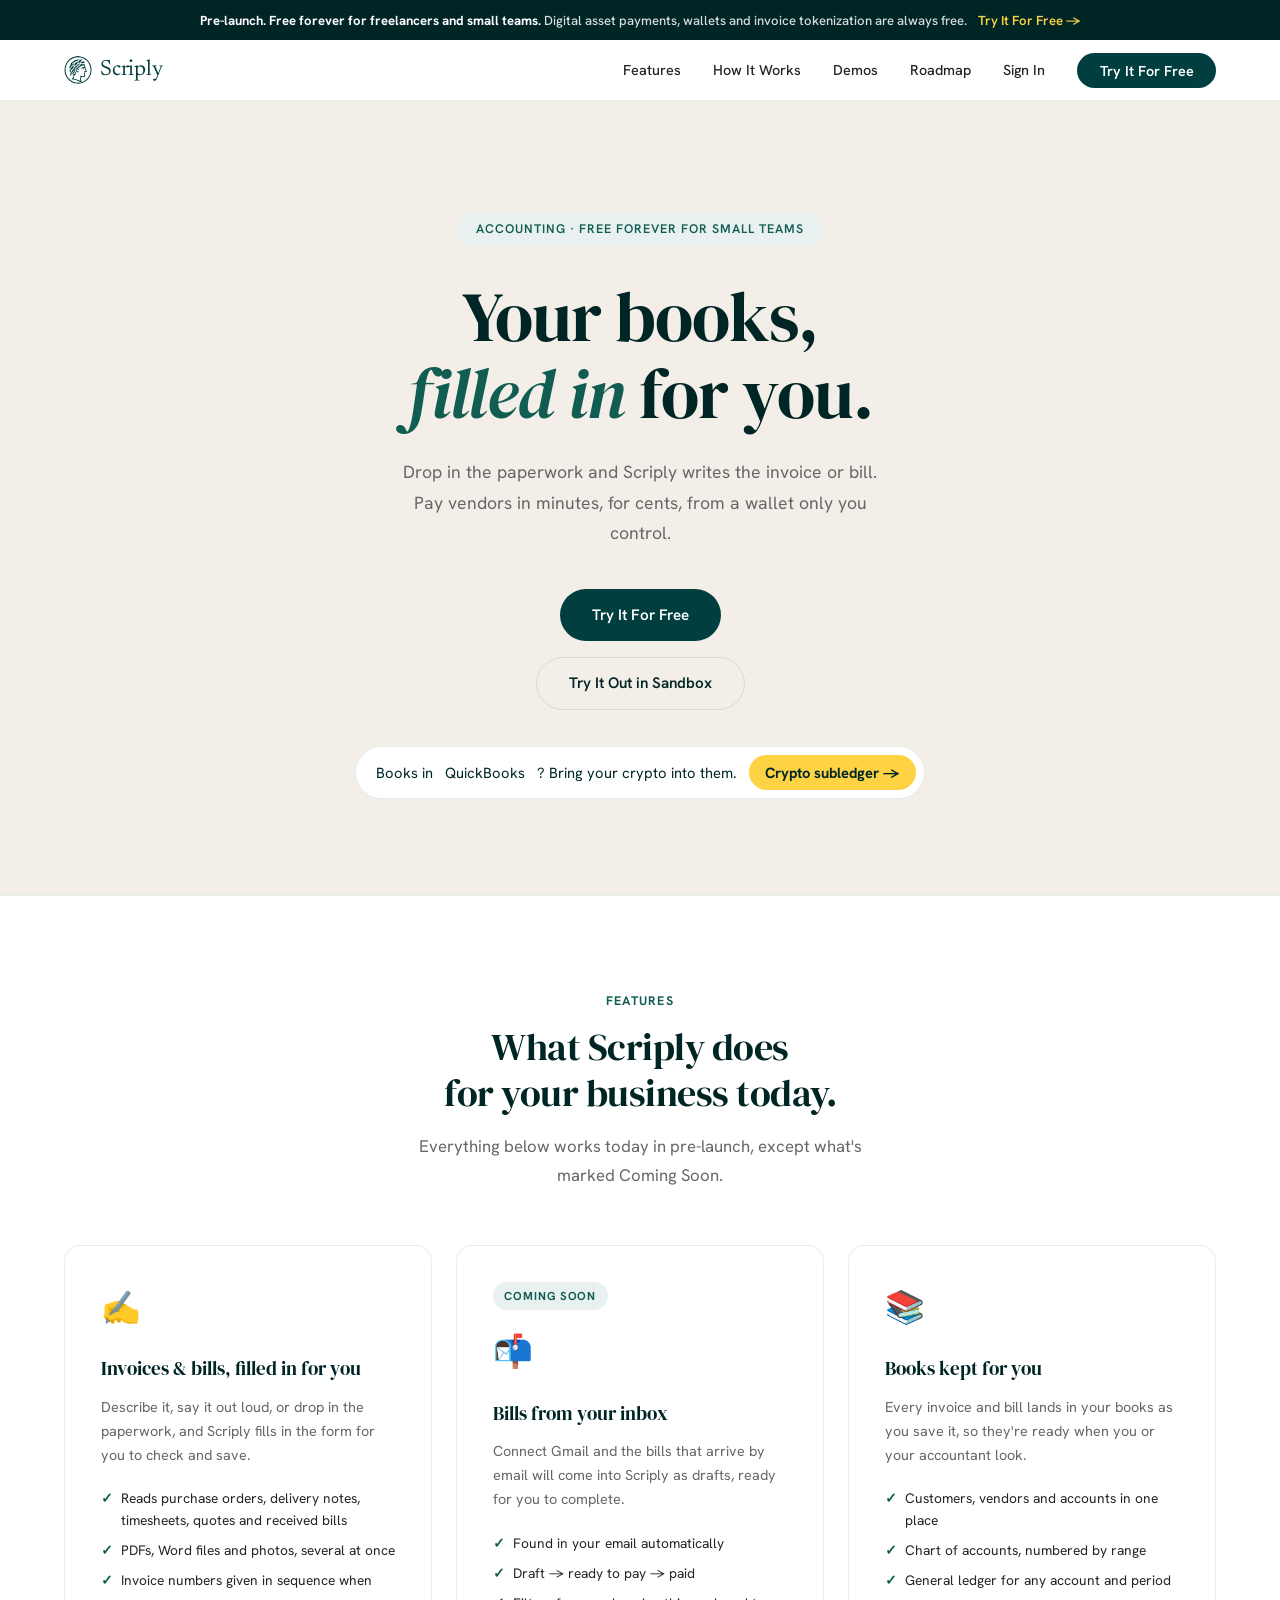
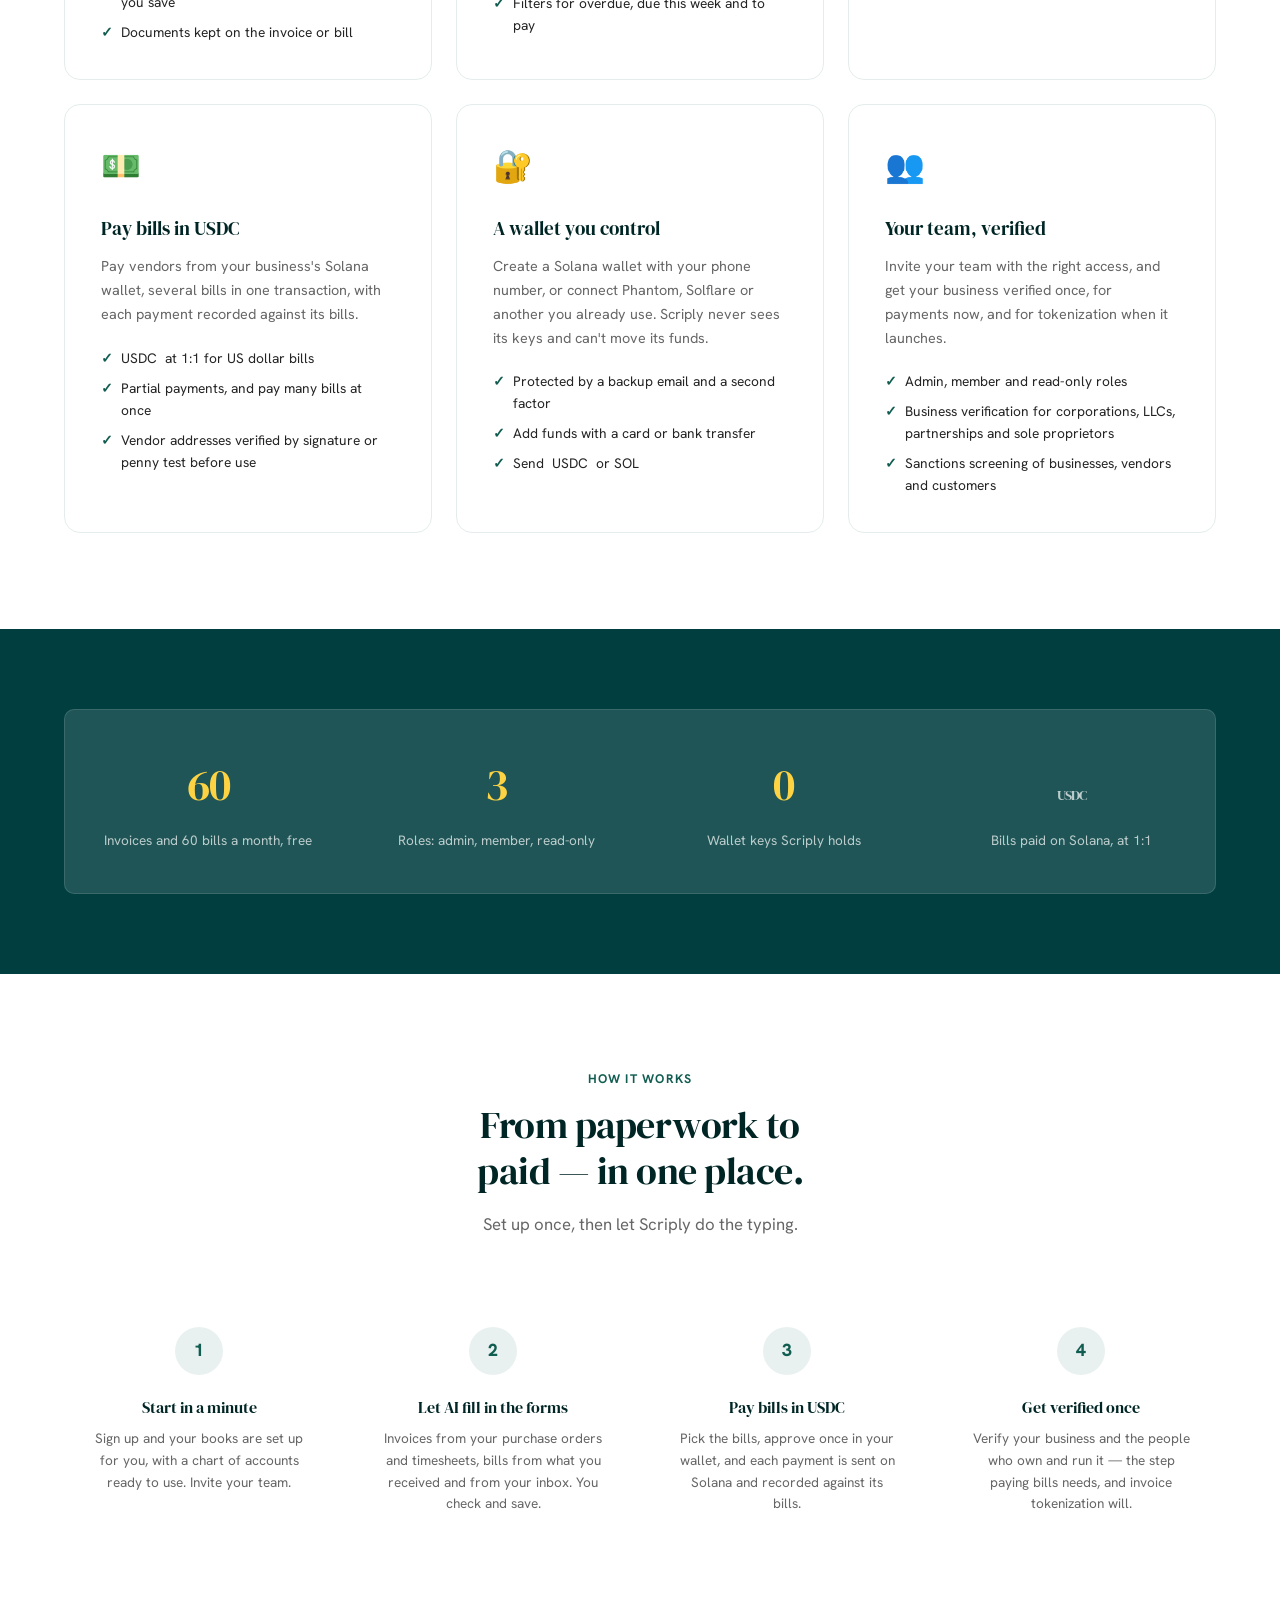
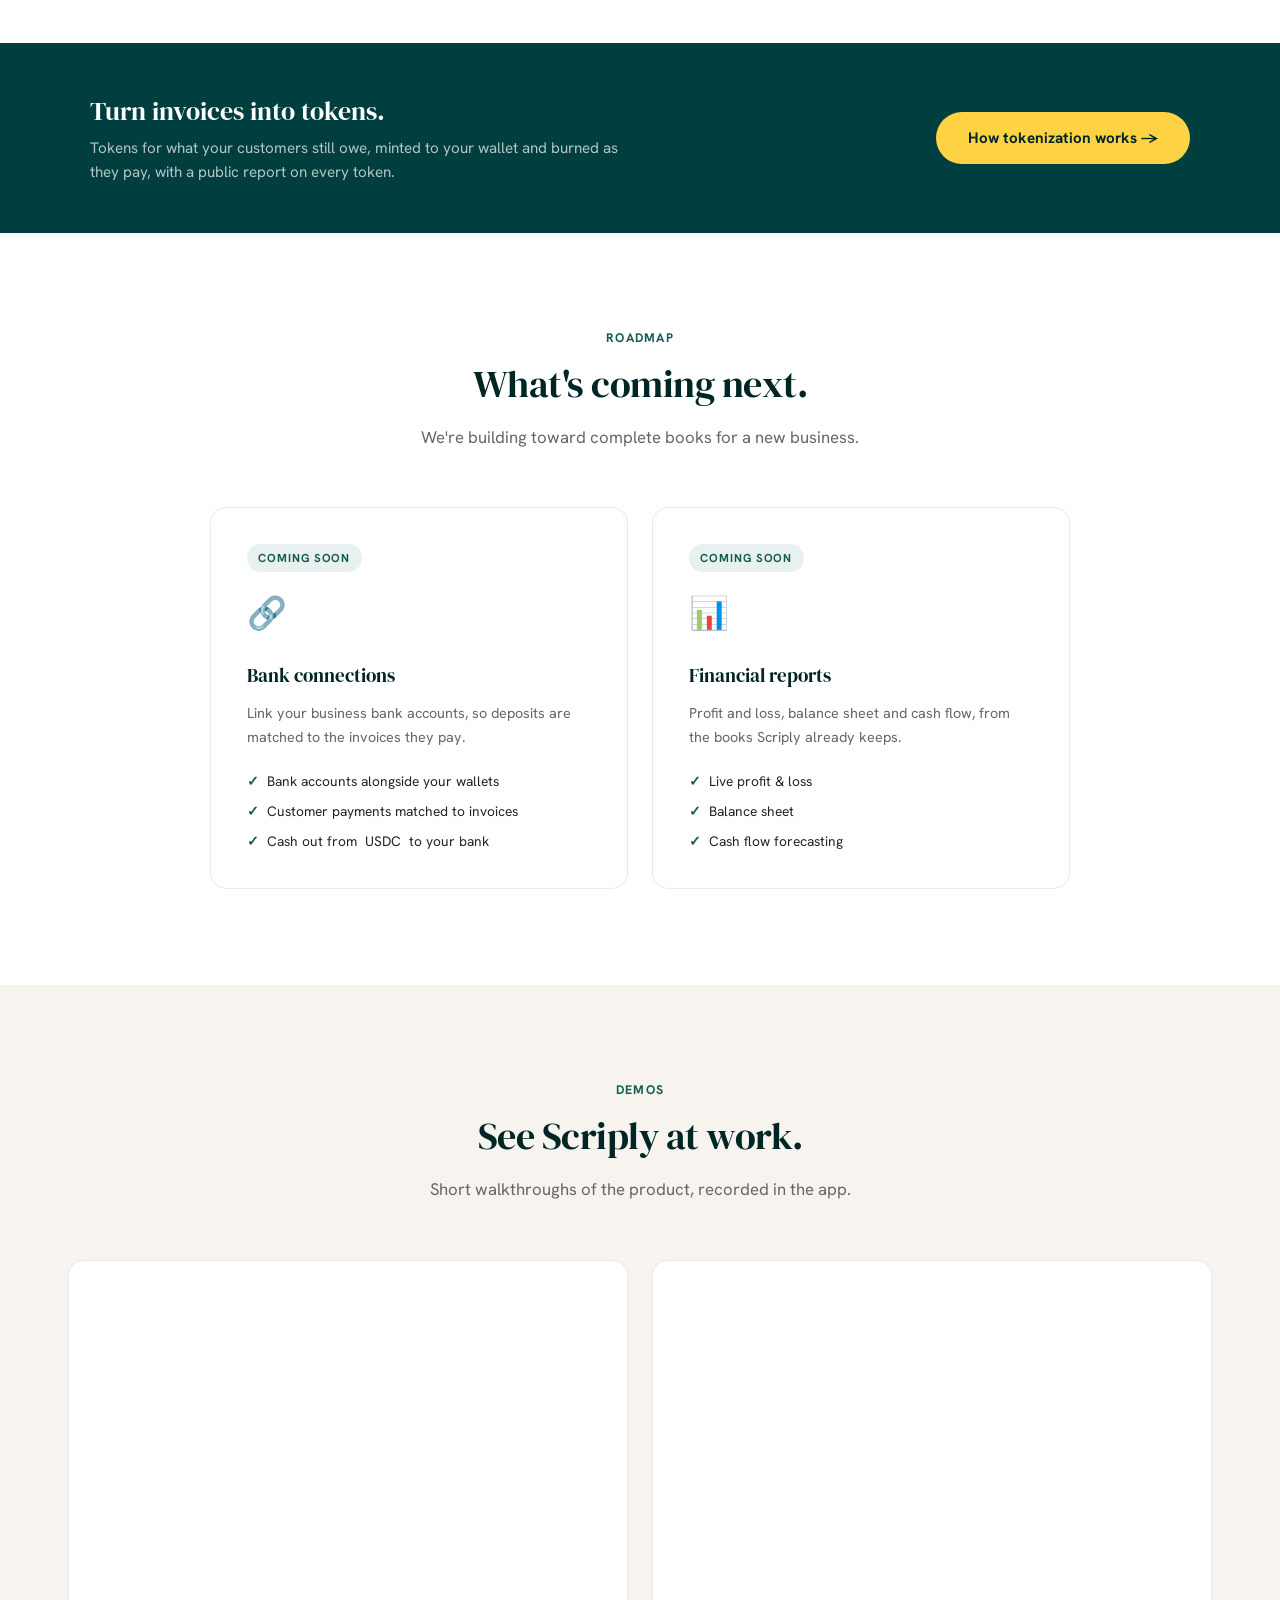
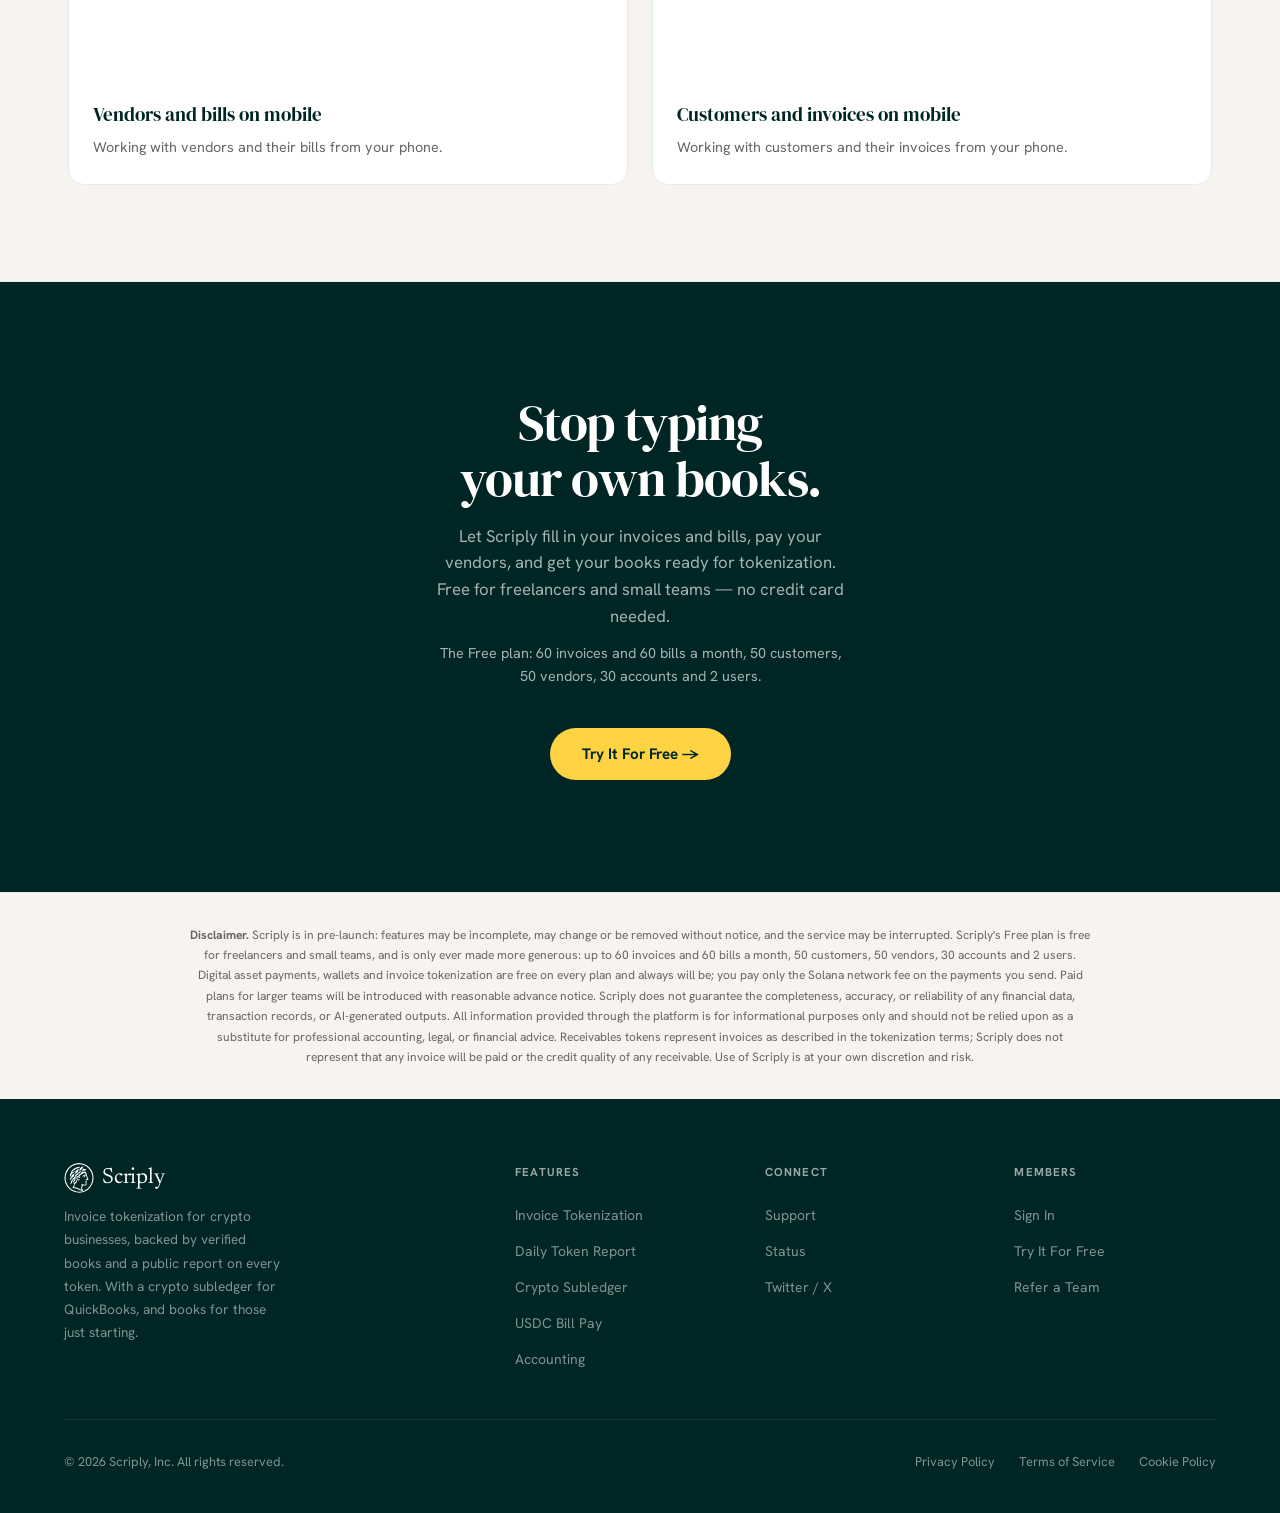
==== accounting.html @ f8274e2a "Lead the landing page with invoice tokenization The home page now leads with tokenization, its check" ====
<!DOCTYPE html>
<html lang="en">
<head>
  <meta charset="UTF-8" />
  <meta name="viewport" content="width=device-width, initial-scale=1.0" />
  <title>Scriply — Accounting for New Businesses</title>
  <meta name="description" content="The back office for small and medium businesses: invoices and bills filled in from your paperwork, and vendors paid in USDC from a wallet only you control. Now in pre-launch, free for freelancers and small teams.">
  <meta name="theme-color" content="#013e3f">
  <meta property="og:type" content="website">
  <meta property="og:url" content="https://www.scriply.io/accounting">
  <meta property="og:site_name" content="Scriply">
  <meta property="og:title" content="Scriply — The back office for small &amp; medium businesses">
  <meta property="og:description" content="Invoices and bills filled in from your paperwork, and vendors paid in USDC from a wallet only you control. Now in pre-launch, free for freelancers and small teams.">
  <meta name="twitter:card" content="summary">
  <link rel="preconnect" href="https://fonts.googleapis.com">
  <link rel="preconnect" href="https://fonts.gstatic.com" crossorigin>
  <link href="https://fonts.googleapis.com/css2?family=Hanken+Grotesk:wght@400;500;600;700;800;900&family=DM+Serif+Display:ital@0;1&family=Newsreader:opsz@6..72&display=swap" rel="stylesheet">
  <link rel="icon" href="favicon.svg" type="image/svg+xml">
  <link rel="apple-touch-icon" href="apple-touch-icon.png">
  <link rel="stylesheet" href="/styles.css">
</head>
<body>

  <!-- The Scriply coin, as scriply-ui's CoinMark (compact) draws it, in the text colour -->
  <svg width="0" height="0" style="position:absolute" aria-hidden="true">
    <symbol id="coin" viewBox="261 253 724 724">
      <clipPath id="coin-clip"><circle cx="623" cy="615" r="360"/></clipPath>
      <path fill="currentColor" fill-rule="evenodd" clip-path="url(#coin-clip)" d="M 596.5 153 C 363.8 168.7, 186.1 343.9, 168 575.3 C 166.7 591.9, 166.7 635, 168 650.5 C 176.8 755, 214.9 846, 281.5 922 C 394.5 1050.8, 567.4 1105, 734 1063.9 C 861.9 1032.2, 971.6 943.5, 1032 822.8 C 1084.2 718.7, 1095 593.5, 1061.9 478.9 C 1018.3 327.8, 900.2 210, 751.1 168.9 C 701.9 155.3, 646.5 149.7, 596.5 153 M 603.5 184.6 C 493.9 191.5, 401.3 231.6, 327.1 304.4 C 318.1 313.2, 306.8 325.2, 302 331 C 225.1 423.1, 190.2 546.7, 206 671 C 228.3 846.2, 354.1 989.9, 522.5 1032.3 C 584.9 1048, 650.4 1049.1, 712.5 1035.3 C 857.2 1003.2, 972.7 897.6, 1020.8 753.4 C 1056.8 645.7, 1051.8 532.5, 1006.5 428.5 C 948.5 295.4, 823.6 204.3, 675.5 187 C 658.1 184.9, 618.5 183.6, 603.5 184.6 M 621 204.1 C 613.3 206.3, 608.3 214.2, 609.2 222.7 C 611 238.3, 630.7 242.3, 639.8 228.9 C 642.9 224.4, 642.6 215, 639.2 210.3 C 635.5 205.1, 627.3 202.3, 621 204.1 M 558.2 209.2 C 551 211.6, 545.9 220.6, 547.4 228.3 C 550.4 244.7, 573.6 246.9, 579.5 231.5 C 584.7 217.9, 572 204.5, 558.2 209.2 M 678.4 209.8 C 665.6 217.8, 666.8 235.3, 680.4 240.5 C 698.8 247.5, 711.6 222.5, 695.7 210.6 C 691.7 207.7, 682.4 207.2, 678.4 209.8 M 736.9 223.2 C 730.2 226.6, 727.7 231, 728.2 238.7 C 728.8 249.2, 734.3 254.5, 744.5 254.5 C 751.6 254.5, 754.7 252.8, 758.7 247 C 761.8 242.3, 761.8 233.6, 758.7 228.8 C 756.1 224.9, 748.9 221, 744.5 221 C 742.8 221, 739.4 222, 736.9 223.2 M 497.5 223.5 C 490.7 227.1, 488 231.5, 488 238.5 C 488 251.5, 500.7 259.6, 511.9 253.8 C 523.8 247.6, 524.7 232.8, 513.7 224.6 C 510.1 221.9, 501.4 221.3, 497.5 223.5 M 443.6 245.4 C 427.6 251.1, 428.2 273.2, 444.5 278 C 455.7 281.2, 467.8 270, 465.4 258.6 C 463.3 248.5, 452.7 242.1, 443.6 245.4 M 790.9 246.2 C 785.8 249.7, 783.7 253.3, 783.2 259.2 C 781.4 280.9, 812.5 284.2, 816.4 262.9 C 817.6 256.7, 813.1 248.7, 806.8 245.4 C 802.5 243.2, 794.8 243.6, 790.9 246.2 M 607 255.6 C 477.9 262.8, 364.8 338, 310 453.1 C 259.1 560.1, 260.1 676.3, 312.8 777.5 C 340 829.7, 375.3 870.6, 423.3 905.7 C 506.2 966.3, 610.2 987.4, 707.7 963.4 C 771.1 947.8, 833.1 910.5, 877 861.6 C 940.4 790.9, 973 712.1, 975.6 623.5 C 978.2 538, 949.7 451.6, 896.9 385 C 886.6 371.9, 857.9 343.1, 844.3 332.2 C 809.4 304.1, 766.1 281.1, 726.5 269.6 C 687.1 258.2, 646.4 253.4, 607 255.6 M 841.9 276.2 C 831.1 283.5, 831.1 297.4, 842 304.8 C 847.1 308.3, 856.6 307.6, 861 303.4 C 872.7 292.3, 866.1 274, 850.5 274 C 846.7 274, 844.3 274.6, 841.9 276.2 M 389.4 276.9 C 378.3 281.9, 377 299.5, 387.3 305.8 C 403.9 316.1, 422.4 295.8, 409.7 281.3 C 404.1 274.9, 397 273.4, 389.4 276.9 M 609 285.1 C 510.8 289.5, 421 337.4, 365.3 415 C 334.4 458, 312 512.8, 304.5 563.5 C 300.1 593.5, 299.8 634.6, 303.9 661.5 C 331.3 842.8, 501.5 969.9, 678 940.8 C 782.8 923.6, 873.9 850.1, 920 745.5 C 960.3 654, 956.7 551.6, 910 458 C 894.9 427.7, 879.6 405.7, 858 383.6 C 790.2 314.1, 705.8 280.7, 609 285.1 M 888.9 314.2 C 880.5 318.5, 877.1 330.4, 882.2 338 C 889.5 348.8, 903.4 348.8, 910.8 337.9 C 912.7 335, 913.1 333.5, 912.8 328.4 C 911.9 315.3, 900.4 308.4, 888.9 314.2 M 345.5 314.5 C 327.7 320.7, 332.4 347, 351.2 347 C 370.8 347, 374.1 319.3, 355.2 314 C 350.6 312.7, 350.3 312.7, 345.5 314.5 M 715 335.6 C 666.3 348.5, 646.2 369.4, 631.4 422.3 C 627.1 437.6, 626.8 439.2, 628.2 440.7 C 629.7 442.1, 630.4 441.9, 636.1 438.2 C 639.6 436, 649 430.5, 657 425.9 C 674.4 416, 682.1 410.7, 691 402.3 C 704.3 389.7, 714.9 370.8, 723.1 345.2 C 726.4 334.5, 725 332.9, 715 335.6 M 612.5 346 C 602.5 347.4, 589.4 350.8, 583 353.7 C 579.4 355.3, 574.4 356.5, 568.9 357 C 547 359.2, 525.4 370.1, 508 387.8 C 499.2 396.8, 497.8 397.7, 488.8 401.6 C 453.4 416.6, 429.9 448.8, 427.3 486 L 426.6 495.2 421.2 502.3 C 414.4 511.3, 408.6 522.6, 405.7 532.7 C 400.2 552.3, 405.4 585.8, 414.3 586.8 C 418.5 587.3, 419.6 585.6, 420.9 576.9 C 424.8 550.5, 437.2 527.6, 456.7 510.6 C 465.8 502.8, 470.9 499.5, 488 490.5 C 506.7 480.7, 509.5 477.9, 517.2 460.4 C 523.2 446.7, 523.8 444.5, 521.6 443.6 C 518.5 442.5, 501.5 452.3, 490.8 461.6 C 485.2 466.4, 460.4 480.7, 459.3 479.7 C 459.1 479.4, 459.9 475.9, 461.3 472 C 469.3 449, 489.1 430.2, 514.6 421.4 C 522.6 418.7, 524.9 417.4, 526.9 414.8 C 531.3 408.7, 544.5 396.5, 550.2 393.1 C 564.9 384.4, 586.8 379, 607 379 C 611 379, 616 378.1, 619.7 376.9 C 625.4 375, 626.3 374.2, 630.6 368.1 C 633.2 364.5, 638.2 358.6, 641.8 355.1 C 647.5 349.6, 648.1 348.7, 646.8 347.4 C 644.9 345.5, 622.6 344.6, 612.5 346 M 927.5 360.2 C 916.2 366.6, 916.4 383.6, 927.9 389.6 C 933.4 392.5, 937.3 392.6, 943 389.7 C 954.5 383.9, 955.4 368.5, 944.7 360.6 C 940.6 357.5, 932.4 357.3, 927.5 360.2 M 304 361.2 C 291.8 367.7, 292 385.4, 304.4 391 C 309.8 393.5, 313.6 393.4, 319 390.7 C 325.2 387.5, 328 383.1, 328 376 C 328 362.8, 315.4 355.1, 304 361.2 M 732.5 393.5 C 725.9 394.9, 725.2 395.3, 720.5 400.7 C 711.6 410.9, 702.7 419, 692.8 425.5 C 687.4 429.1, 682.7 432.5, 682.3 433.1 C 681.3 434.9, 684.9 437, 689.2 437 C 691.3 437, 698.7 438.2, 705.7 439.6 C 723.4 443.3, 744.6 443.6, 756.5 440.1 C 767.6 436.9, 777.1 432, 787.5 424.1 C 798.6 415.7, 800.3 413.2, 797.4 409.2 C 794.5 405.4, 782 398.4, 772.5 395.3 C 762.2 392.1, 743.2 391.2, 732.5 393.5 M 603 401.5 C 583.9 408.4, 572.3 415.5, 560.4 427.4 C 544.3 443.6, 536.5 460.6, 530 494 C 528.9 499.7, 527.6 506, 527 507.8 C 525.8 511.9, 527.1 515, 529.9 515 C 531 515, 539 510.3, 547.7 504.6 C 588.9 477.6, 601.4 460.8, 613.4 415.2 C 618.5 396, 618.4 395.9, 603 401.5 M 958.9 411.3 C 943.7 419.3, 949.2 443, 966.4 443 C 985.1 443, 990.5 418.6, 973.5 410.8 C 968.1 408.4, 964.1 408.5, 958.9 411.3 M 271.9 413.2 C 267.1 416.5, 264.8 420.1, 264.2 425.2 C 262.5 440.2, 278.6 449.8, 290.9 441 C 299.9 434.6, 299.6 419.8, 290.2 413.5 C 285.2 410.1, 276.7 409.9, 271.9 413.2 M 660.4 446.3 C 655.5 448.7, 647 453.9, 641.5 457.9 C 636 461.8, 627.9 466.8, 623.5 468.9 C 616.1 472.5, 615 473.4, 609.5 481 C 598.6 496, 584 507.7, 558.4 522.4 C 548.8 528, 538.3 537.5, 532.6 546 C 530.6 549, 526.4 557.8, 523.4 565.5 C 513.6 590.6, 502.5 605, 481.7 619.3 C 467.4 629.3, 463.4 635.3, 460.9 650.7 C 460.3 654.4, 459.4 659.8, 458.8 662.6 L 457.9 667.7 448 672.9 C 442.6 675.8, 436.7 679.5, 434.9 681.3 C 428.5 687.5, 426 697.7, 426 717.5 C 425.9 730.7, 424.5 736.5, 418.5 748.5 C 413.5 758.4, 413.1 760.8, 415.8 763.3 C 423.3 770.1, 440.7 757.5, 450.3 738.5 C 455.8 727.3, 462 702.1, 462 690.5 C 462 688.5, 462.4 684.9, 463 682.5 C 464 678.6, 464.5 678.1, 467.8 677.5 C 476.5 675.9, 484.4 668.8, 487.9 659.5 C 492.4 647.3, 498.7 638.8, 508.1 632.4 C 513.4 628.6, 514.2 629.9, 513.6 641.5 C 512.6 661.6, 503 677.6, 485.7 687.6 C 472.7 695.2, 469.6 701.8, 475.6 709 L 478.3 712.2 485.6 711.5 C 510.4 709.3, 527.6 693.3, 535.1 665.4 C 536.9 658.6, 537.3 653.4, 538 629 C 538.6 605.3, 539.1 599.3, 540.7 593.5 C 547.4 569.6, 558.5 555.7, 582 541.9 C 597.8 532.6, 606.7 524.1, 612.7 512.3 L 616.9 504.2 626.6 499.5 C 648.3 489.1, 660 477.2, 670.1 455.2 C 674.5 445.8, 674.5 445.6, 672.4 443.5 C 670.3 441.4, 670.5 441.4, 660.4 446.3 M 770.3 459.4 C 752.1 468.8, 725.1 469.4, 705.7 460.7 C 699.6 458, 698.7 457.8, 695.9 459 C 691.5 460.8, 690 462.6, 689.9 466.3 C 689.9 474.2, 679.6 491.6, 669.7 500.5 C 663.2 506.3, 659.4 508.8, 647.6 514.6 C 636.8 520, 635.3 521.2, 634.4 525 C 633.4 529.5, 624.8 542, 619.4 546.8 C 612.1 553.2, 608 555.6, 597.3 559.4 C 580.8 565.3, 570.8 573.5, 564.4 586.1 C 550.3 613.9, 564.1 654, 592.7 668.2 C 600.6 672.1, 601.8 672.4, 611.1 672.8 C 623.3 673.3, 630 670.7, 633.8 664.1 C 636.8 658.7, 636.8 649.3, 633.9 645.6 C 630.8 641.7, 624.7 641.9, 619.6 646.1 C 607.9 655.8, 587.8 640.1, 583.7 618.1 C 581.1 604.1, 587.9 589.1, 599.6 582.8 C 608.7 577.9, 608.8 577.9, 608.2 585.2 C 607.8 590.8, 608.1 592.3, 611.2 599 C 615.3 607.6, 618.7 611.2, 624.8 613.4 C 632.7 616.2, 639.5 614.4, 645.6 607.8 C 649.9 603.3, 651 600.2, 651 591.4 C 651 584.7, 650.7 583.8, 648.6 582.4 C 645.5 580.4, 641.8 581.7, 636.8 586.6 C 634.6 588.7, 632.4 590, 631.3 589.8 C 629.5 589.4, 620.7 575.3, 621.2 573.6 C 621.4 573.1, 624.5 571.5, 628.1 570 C 646.3 562.2, 659.1 549.9, 664.9 534.7 C 665.4 533.1, 666.5 531.7, 667.2 531.6 C 667.9 531.4, 672.5 530.5, 677.4 529.5 C 693 526.6, 706.2 518.9, 715 507.8 L 719.1 502.6 730.8 502.4 C 744 502.1, 753.3 500, 765.3 494.6 L 772.7 491.2 779.3 509.8 C 783 520.1, 786 528.7, 786 529.1 C 786 529.4, 781.8 530.5, 776.7 531.5 C 753.1 536, 729.8 546.9, 707.1 564.1 C 700 569.4, 698.4 572, 700 575 C 702 578.7, 705 578.2, 726 570.6 C 752 561.1, 767.4 556.4, 777.3 555 C 791.6 553, 789.8 551.7, 796.4 569.7 C 814.8 620.3, 822 641.3, 821 641.9 C 820.4 642.3, 814 643.4, 806.7 644.3 C 799.4 645.3, 791.7 646.5, 789.7 647.1 C 780.5 649.5, 778.2 665.1, 786.3 670 C 790.2 672.4, 792.8 672.4, 799 670.2 C 801.7 669.3, 804.2 668.8, 804.5 669.2 C 804.9 669.6, 804.9 672.3, 804.5 675.4 L 803.8 680.9 787.7 688.9 C 778.9 693.3, 770.1 698.1, 768.3 699.5 C 761.5 704.7, 765.4 709.2, 775.5 707.9 C 778.8 707.5, 785.3 707.1, 790 707 C 796.1 706.9, 799.7 706.4, 802.7 705 C 809 702.1, 809.9 699.2, 809.2 684.3 C 808.9 677.7, 809 671.1, 809.3 669.6 C 810.1 666.5, 810.5 666.4, 827.7 664.5 C 841.8 663, 845 661.7, 847.5 656.9 C 850.6 650.8, 849.8 647.9, 829.9 598.6 L 810.9 551.5 811.9 544.8 C 813.4 535.4, 812.5 532.1, 801.2 503 C 795.7 488.9, 789.8 473.2, 787.9 468.1 C 786.1 463, 784 458.1, 783.2 457.3 C 781.1 455.2, 777.1 455.8, 770.3 459.4 M 984.5 464.7 C 983.4 464.9, 981 466.3, 979.2 467.6 C 970.2 474.4, 970.7 488.3, 980.3 495.4 C 984.3 498.3, 994.6 498.3, 998.6 495.4 C 1004.2 491.2, 1006.2 487.1, 1005.8 480.4 C 1005 468.8, 995.7 461.9, 984.5 464.7 M 250.5 467.4 C 235.9 473.8, 238.8 496.1, 254.6 499.4 C 262.4 501, 271.7 495.1, 273.9 487.3 C 277.6 473.3, 263.7 461.5, 250.5 467.4 M 499 510.5 C 462.5 529.7, 444 552, 434.9 587.6 C 430.8 603.6, 431 603.3, 416.2 612.2 C 402.1 620.6, 399.8 623, 399.2 629.9 C 398.7 635.8, 401.7 640.6, 408 643.7 C 412.4 645.9, 412.5 646.1, 412.5 650.9 C 412.5 654.7, 413.1 656.7, 415.5 660 C 421 667.8, 421.1 667.8, 433.3 660.3 C 439.3 656.6, 444.4 653.1, 444.6 652.3 C 445.8 649.4, 443.9 646.1, 439.8 643.8 C 426.1 636.1, 430.6 626.8, 455.7 610.2 C 483.3 592.1, 497.2 575.2, 506 549.2 C 509.5 539, 516.2 509.7, 515.8 506.7 C 515.2 502.9, 512 503.6, 499 510.5 M 999.9 521.9 C 986 526.3, 983.5 545.8, 996 552.8 C 1010.8 561.2, 1026.8 545.3, 1019 530 C 1015.7 523.6, 1006.6 519.7, 999.9 521.9 M 237.4 524 C 230.2 526.2, 225.3 534.4, 226.2 542.7 C 227.6 554.5, 240.7 560.8, 251.3 554.7 C 261.7 548.8, 261.5 530.9, 251 525.5 C 247.2 523.5, 241.1 522.8, 237.4 524 M 765.9 570.9 C 765 571.4, 756.2 574.1, 746.4 576.9 C 723.3 583.4, 721.6 585.3, 733.8 590.7 C 758.7 601.8, 767.2 603.8, 769.5 599 C 770.2 597.6, 771.4 591.3, 772.3 585 C 773.6 574.6, 773.6 573.3, 772.2 571.7 C 770.5 569.8, 768.3 569.5, 765.9 570.9 M 1004 581.1 C 995.4 584.5, 991 596.4, 995.3 604.7 C 1003.5 620.5, 1026.9 614.5, 1026.9 596.5 C 1026.9 585.3, 1014.4 576.9, 1004 581.1 M 229.4 583.9 C 223.4 586.5, 220.6 591, 220.1 598.4 C 219.5 609.1, 226.8 616.5, 237.2 615.7 C 247.4 615, 253.4 608.4, 252.8 598.4 C 252.2 588.8, 245.4 582, 236.5 582 C 234.8 582, 231.6 582.8, 229.4 583.9 M 1005.2 638.9 C 994 641.6, 988.8 655, 995.1 664.7 C 1004.6 679, 1027.4 670.6, 1025.6 653.6 C 1024.4 643.5, 1014.9 636.6, 1005.2 638.9 M 230 643.1 C 223.9 647.3, 221.7 651.5, 222.1 658.5 C 223.5 680.5, 255 679.8, 255 657.7 C 255 648.2, 248.9 641.9, 239.2 641.2 C 234.4 640.8, 232.9 641.2, 230 643.1 M 565.3 664.9 C 561.3 667.3, 558.7 671.7, 554.9 682.5 C 550 696.5, 544.3 706.7, 537.5 713.5 C 526.4 724.5, 512.3 729.5, 498.7 727.1 C 490.7 725.7, 487.7 726.8, 485.9 731.7 C 482.8 739.6, 489.8 746.7, 508.6 754.6 C 510.7 755.4, 510.7 755.5, 506.8 768.9 C 499.5 793.8, 487.4 815.4, 471.7 831.7 L 462.7 841 463.2 845.7 C 464.2 854.1, 465.9 854.8, 507.7 862.9 C 563.9 873.9, 575.7 877.5, 623 897.7 C 665.1 915.7, 679.7 919.8, 704.5 920.6 C 722.9 921.1, 724.9 920.6, 726.4 914.7 C 727.2 911.2, 727 910.7, 719 900.1 C 709.2 886.8, 701.8 874.7, 698.9 867.1 C 695.8 859.1, 696.7 853, 703.8 830.5 C 707 820, 710.7 807.9, 712 803.5 C 713.2 799.1, 714.3 795.3, 714.4 795.2 C 714.5 795.1, 724.2 795.9, 736 797 C 765 799.7, 780.1 799.6, 787.6 796.8 C 800.1 792.1, 808.3 779.9, 808.4 765.6 C 808.4 757.6, 808.3 757.1, 803 746.7 L 797.6 736 801.6 732.5 C 808.3 726.8, 809.8 719.2, 805.4 712.6 C 803.1 709, 800.5 709.2, 793.4 713.5 C 777.7 722.9, 775.4 730.6, 783.5 747.1 C 789.6 759.7, 789.4 765.7, 782.7 772.7 C 777.6 777.9, 775.2 778.3, 756.2 776.5 C 722.9 773.3, 705.3 769.5, 687.1 761.8 C 677.5 757.7, 674.9 757.7, 675 761.8 C 675 764.9, 681.1 774.1, 687 780 L 693 785.9 685.6 807.7 C 674.7 839.6, 674.6 840, 674.5 852 C 674.5 864.6, 676.3 871.1, 684.5 886.9 C 687.5 892.6, 690 897.5, 690 897.7 C 690 898.3, 684.7 897.1, 675.5 894.5 C 665.9 891.8, 651.4 885.9, 628.9 875.7 C 590.9 858.4, 565.5 850.4, 518 840.9 C 508.9 839.1, 501.3 837.5, 501.1 837.4 C 501 837.2, 503.3 832.5, 506.3 826.8 C 515.2 810, 522 786.8, 522 773 C 522 770.4, 522.2 765.6, 522.6 762.3 L 523.2 756.4 531.2 754.2 C 548.6 749.3, 561 737.6, 567 720.5 C 570.3 711.3, 571.7 702.4, 573 684.2 C 574.1 668, 574.1 666.7, 572.4 664.9 C 570.2 662.5, 569.2 662.5, 565.3 664.9 M 992 697.1 C 981.2 701.4, 978.2 715.5, 986.1 724.4 C 995.9 735.6, 1015 727.5, 1014.9 712.2 C 1014.9 701.2, 1002.3 692.9, 992 697.1 M 241.9 700.2 C 225.7 708.4, 233.1 733.4, 251.2 731.7 C 260.6 730.8, 266.3 723.9, 265.8 714.4 C 264.9 701.2, 253.4 694.4, 241.9 700.2 M 971.2 753.9 C 957.5 762.5, 962.5 783.4, 978.5 784.7 C 995.3 786.1, 1003.2 764.7, 989.7 754.6 C 985.6 751.5, 975.5 751.2, 971.2 753.9 M 264.4 753.9 C 254.2 756.4, 248.6 768.6, 253.4 777.9 C 259 788.6, 275 789.7, 281.9 780 C 290.6 767.8, 279 750.3, 264.4 753.9 M 946.2 806.1 C 937.7 810.3, 934.4 820.6, 938.9 828.7 C 947.5 843.9, 970 837.7, 970 820.1 C 970 808.1, 957.3 800.6, 946.2 806.1 M 288.5 806.4 C 282.4 809.1, 279.6 813.3, 279.1 820.4 C 278.8 825.7, 279.1 827.5, 280.9 830.3 C 288 841.8, 305.3 840.6, 310.6 828.2 C 316.4 814.6, 302 800.3, 288.5 806.4 M 321 853.1 C 314.3 856.6, 312.5 859.8, 312.5 867.8 C 312.5 873.1, 312.9 875.1, 314.7 877.6 C 321.6 887.3, 337.7 886.3, 343 875.9 C 350.3 861.5, 335.2 845.8, 321 853.1 M 911.3 853.4 C 905.8 856.8, 903.6 861.5, 904.2 869.1 C 904.8 878.7, 911.9 884.5, 921.7 883.7 C 928.2 883.2, 931.7 880.9, 934.8 874.9 C 942.6 859.9, 925.9 844.7, 911.3 853.4 M 360.2 893.9 C 349.9 898.6, 347.9 912.2, 356.3 920.6 C 371.4 935.7, 394 914.2, 380.2 897.9 C 375.2 891.9, 367.8 890.5, 360.2 893.9 M 872.8 894.2 C 862.1 901.3, 863.1 918.8, 874.6 923.6 C 889.8 929.9, 903.8 914.8, 896.2 900.2 C 892.2 892.4, 880.2 889.3, 872.8 894.2 M 831.4 928.5 C 817 933.5, 816.4 954.1, 830.4 959.5 C 841.8 963.9, 853.4 955.9, 853.2 943.8 C 853.1 932.6, 842 924.9, 831.4 928.5 M 405.9 930.2 C 391.3 937.6, 395.5 959.5, 411.9 961.7 C 425 963.4, 434.9 946.7, 427.4 935.7 C 422.4 928.3, 413.9 926.2, 405.9 930.2 M 460.6 957.1 C 452.5 958.9, 448 964.8, 448 973.5 C 448 991.6, 473 996.4, 479.5 979.5 C 484.4 966.7, 473.9 954.3, 460.6 957.1 M 780 957.7 C 770.2 963.1, 768.1 975.9, 775.8 984.1 C 786.1 995.2, 803.9 987.7, 803.9 972.3 C 804 960.2, 790.5 952, 780 957.7 M 728.5 978.4 C 717.4 983.3, 715.6 997.6, 724.9 1006.4 C 729.3 1010.6, 738.8 1011.3, 743.9 1007.8 C 749.8 1003.7, 751.5 1000.6, 751.5 993.5 C 751.5 988.2, 751 986.7, 748.6 983.5 C 743.9 977.4, 735.5 975.2, 728.5 978.4 M 511.4 979.3 C 495.7 986.4, 501 1011, 518.1 1011 C 527.9 1011, 534.2 1005.2, 534.7 995.7 C 535.2 988.8, 533.2 984.7, 527.7 980.6 C 524.3 978.1, 515.6 977.4, 511.4 979.3 M 676.6 990.4 C 669.5 992.9, 666 998.2, 666 1006 C 666 1021.4, 683.4 1028.1, 694.1 1016.9 C 700.4 1010.3, 700.2 1000.5, 693.7 994.2 C 688.3 989, 683.6 987.9, 676.6 990.4 M 568 991.1 C 556 995.9, 554.4 1013.2, 565.3 1020.7 C 569.9 1023.8, 578.3 1023.8, 583.1 1020.7 C 587 1018.1, 591 1010.9, 591 1006.4 C 591 995.6, 578.1 987, 568 991.1 M 624.3 993.9 C 614.1 996.3, 609 1008.2, 613.9 1017.9 C 621.5 1032.8, 643.1 1028, 644.7 1011.1 C 645.8 999.9, 635.5 991.2, 624.3 993.9"/>
    </symbol>
  </svg>

  <a href="#main" class="skip-link">Skip to content</a>

  <!-- LAUNCH BANNER -->
  <div class="launch-banner">
    <strong>Pre-launch.</strong> <strong>Free forever for freelancers and small teams.</strong> Digital asset payments, wallets and invoice tokenization are always free.
    <a href="https://app.scriply.io">Try It For Free →</a>
  </div>

  <!-- NAV -->
  <nav aria-label="Main">
    <a href="/" class="brand-lockup nav-logo" translate="no"><svg width="28" height="28" aria-hidden="true"><use href="#coin"/></svg><span translate="no">Scriply</span></a>
    <button type="button" class="nav-toggle" aria-expanded="false" aria-controls="nav-links" aria-label="Menu">
      <svg width="20" height="20" viewBox="0 0 20 20" aria-hidden="true"><path d="M3 5h14M3 10h14M3 15h14" stroke="currentColor" stroke-width="2" stroke-linecap="round"/></svg>
    </button>
    <ul id="nav-links">
      <li><a href="#solutions">Features</a></li>
      <li><a href="#how">How It Works</a></li>
      <li><a href="#demos">Demos</a></li>
      <li><a href="#roadmap">Roadmap</a></li>
      <li><a href="https://app.scriply.io">Sign In</a></li>
      <li><a href="https://app.scriply.io" class="nav-cta">Try It For Free</a></li>
    </ul>
  </nav>

  <main id="main">
  <!-- HERO -->
  <section class="hero">
    <div class="hero-eyebrow">Accounting · Free Forever for Small Teams</div>
    <h1>Your books,<br /><em>filled in</em> for you.</h1>
    <p>Drop in the paperwork and <span translate="no">Scriply</span> writes the invoice or bill. Pay vendors in minutes, for cents, from a wallet only you control.</p>
    <div class="hero-actions">
      <a href="https://app.scriply.io" class="btn-primary">Try It For Free</a>
      <div class="hero-actions-secondary">
        <a href="https://app.scriply.io/try" class="btn-secondary">Try It Out in Sandbox</a>
      </div>
    </div>
    <div class="hero-fork">Books in <span translate="no">QuickBooks</span>? Bring your crypto into them.<a href="/crypto-subledger">Crypto subledger →</a></div>
  </section>

  <!-- SOLUTIONS -->
  <section class="solutions" id="solutions">
    <div class="section-header">
      <span class="section-eyebrow">Features</span>
      <h2 class="section-title">What <span translate="no">Scriply</span> does<br />for your business today.</h2>
      <p class="section-sub">Everything below works today in pre-launch, except what's marked Coming Soon.</p>
    </div>
    <div class="solutions-grid">
      <div class="solution-card">
        <span class="solution-icon" aria-hidden="true">✍️</span>
        <h3>Invoices &amp; bills, filled in for you</h3>
        <p>Describe it, say it out loud, or drop in the paperwork, and <span translate="no">Scriply</span> fills in the form for you to check and save.</p>
        <ul class="solution-features">
          <li><span class="check-icon" aria-hidden="true">✓</span> Reads purchase orders, delivery notes, timesheets, quotes and received bills</li>
          <li><span class="check-icon" aria-hidden="true">✓</span> PDFs, Word files and photos, several at once</li>
          <li><span class="check-icon" aria-hidden="true">✓</span> Invoice numbers given in sequence when you save</li>
          <li><span class="check-icon" aria-hidden="true">✓</span> Documents kept on the invoice or bill</li>
        </ul>
      </div>
      <div class="solution-card">
        <span class="coming-soon-badge">Coming Soon</span>
        <span class="solution-icon" aria-hidden="true">📬</span>
        <h3>Bills from your inbox</h3>
        <p>Connect Gmail and the bills that arrive by email will come into <span translate="no">Scriply</span> as drafts, ready for you to complete.</p>
        <ul class="solution-features">
          <li><span class="check-icon" aria-hidden="true">✓</span> Found in your email automatically</li>
          <li><span class="check-icon" aria-hidden="true">✓</span> Draft → ready to pay → paid</li>
          <li><span class="check-icon" aria-hidden="true">✓</span> Filters for overdue, due this week and to pay</li>
        </ul>
      </div>
      <div class="solution-card">
        <span class="solution-icon" aria-hidden="true">📚</span>
        <h3>Books kept for you</h3>
        <p>Every invoice and bill lands in your books as you save it, so they're ready when you or your accountant look.</p>
        <ul class="solution-features">
          <li><span class="check-icon" aria-hidden="true">✓</span> Customers, vendors and accounts in one place</li>
          <li><span class="check-icon" aria-hidden="true">✓</span> Chart of accounts, numbered by range</li>
          <li><span class="check-icon" aria-hidden="true">✓</span> General ledger for any account and period</li>
        </ul>
      </div>
    </div>
    <div class="solutions-grid">
      <div class="solution-card">
        <span class="solution-icon" aria-hidden="true">💵</span>
        <h3>Pay bills in <span translate="no">USDC</span></h3>
        <p>Pay vendors from your business's <span translate="no">Solana</span> wallet, several bills in one transaction, with each payment recorded against its bills.</p>
        <ul class="solution-features">
          <li><span class="check-icon" aria-hidden="true">✓</span> <span translate="no">USDC</span> at 1:1 for US dollar bills</li>
          <li><span class="check-icon" aria-hidden="true">✓</span> Partial payments, and pay many bills at once</li>
          <li><span class="check-icon" aria-hidden="true">✓</span> Vendor addresses verified by signature or penny test before use</li>
        </ul>
      </div>
      <div class="solution-card">
        <span class="solution-icon" aria-hidden="true">🔐</span>
        <h3>A wallet you control</h3>
        <p>Create a <span translate="no">Solana</span> wallet with your phone number, or connect Phantom, Solflare or another you already use. <span translate="no">Scriply</span> never sees its keys and can't move its funds.</p>
        <ul class="solution-features">
          <li><span class="check-icon" aria-hidden="true">✓</span> Protected by a backup email and a second factor</li>
          <li><span class="check-icon" aria-hidden="true">✓</span> Add funds with a card or bank transfer</li>
          <li><span class="check-icon" aria-hidden="true">✓</span> Send <span translate="no">USDC</span> or SOL</li>
        </ul>
      </div>
      <div class="solution-card">
        <span class="solution-icon" aria-hidden="true">👥</span>
        <h3>Your team, verified</h3>
        <p>Invite your team with the right access, and get your business verified once, for payments now, and for tokenization when it launches.</p>
        <ul class="solution-features">
          <li><span class="check-icon" aria-hidden="true">✓</span> Admin, member and read-only roles</li>
          <li><span class="check-icon" aria-hidden="true">✓</span> Business verification for corporations, LLCs, partnerships and sole proprietors</li>
          <li><span class="check-icon" aria-hidden="true">✓</span> Sanctions screening of businesses, vendors and customers</li>
        </ul>
      </div>
    </div>
  </section>

  <!-- STATS -->
  <div class="stats">
    <div class="stats-grid">
      <div class="stat-item"><strong>60</strong><span>Invoices and 60 bills a month, free</span></div>
      <div class="stat-item"><strong>3</strong><span>Roles: admin, member, read-only</span></div>
      <div class="stat-item"><strong>0</strong><span>Wallet keys <span translate="no">Scriply</span> holds</span></div>
      <div class="stat-item"><strong><span translate="no">USDC</span></strong><span>Bills paid on <span translate="no">Solana</span>, at 1:1</span></div>
    </div>
  </div>

  <!-- HOW IT WORKS -->
  <section class="how-it-works" id="how">
    <div class="section-header">
      <span class="section-eyebrow">How It Works</span>
      <h2 class="section-title">From paperwork to<br />paid — in one place.</h2>
      <p class="section-sub">Set up once, then let <span translate="no">Scriply</span> do the typing.</p>
    </div>
    <div class="flow-steps">
      <div class="flow-step">
        <div class="step-number">1</div>
        <h3>Start in a minute</h3>
        <p>Sign up and your books are set up for you, with a chart of accounts ready to use. Invite your team.</p>
      </div>
      <div class="flow-step">
        <div class="step-number">2</div>
        <h3>Let AI fill in the forms</h3>
        <p>Invoices from your purchase orders and timesheets, bills from what you received and from your inbox. You check and save.</p>
      </div>
      <div class="flow-step">
        <div class="step-number">3</div>
        <h3>Pay bills in <span translate="no">USDC</span></h3>
        <p>Pick the bills, approve once in your wallet, and each payment is sent on <span translate="no">Solana</span> and recorded against its bills.</p>
      </div>
      <div class="flow-step">
        <div class="step-number">4</div>
        <h3>Get verified once</h3>
        <p>Verify your business and the people who own and run it — the step paying bills needs, and invoice tokenization will.</p>
      </div>
    </div>
  </section>

  <!-- TOKENIZATION, IN SHORT -->
  <section class="token-band" aria-labelledby="token-band-title">
    <div class="token-band-inner">
      <div>
        <h2 id="token-band-title">Turn invoices into tokens.</h2>
        <p>Tokens for what your customers still owe, minted to your wallet and burned as they pay, with a public report on every token.</p>
      </div>
      <a href="/#tokenization" class="btn-white">How tokenization works →</a>
    </div>
  </section>

  <!-- ROADMAP -->
  <section class="solutions" id="roadmap">
    <div class="section-header">
      <span class="section-eyebrow">Roadmap</span>
      <h2 class="section-title">What's coming next.</h2>
      <p class="section-sub">We're building toward complete books for a new business.</p>
    </div>
    <div class="solutions-grid solutions-grid-two">
      <div class="solution-card">
        <span class="coming-soon-badge">Coming Soon</span>
        <span class="solution-icon" aria-hidden="true">🔗</span>
        <h3>Bank connections</h3>
        <p>Link your business bank accounts, so deposits are matched to the invoices they pay.</p>
        <ul class="solution-features">
          <li><span class="check-icon" aria-hidden="true">✓</span> Bank accounts alongside your wallets</li>
          <li><span class="check-icon" aria-hidden="true">✓</span> Customer payments matched to invoices</li>
          <li><span class="check-icon" aria-hidden="true">✓</span> Cash out from <span translate="no">USDC</span> to your bank</li>
        </ul>
      </div>
      <div class="solution-card">
        <span class="coming-soon-badge">Coming Soon</span>
        <span class="solution-icon" aria-hidden="true">📊</span>
        <h3>Financial reports</h3>
        <p>Profit and loss, balance sheet and cash flow, from the books <span translate="no">Scriply</span> already keeps.</p>
        <ul class="solution-features">
          <li><span class="check-icon" aria-hidden="true">✓</span> Live profit &amp; loss</li>
          <li><span class="check-icon" aria-hidden="true">✓</span> Balance sheet</li>
          <li><span class="check-icon" aria-hidden="true">✓</span> Cash flow forecasting</li>
        </ul>
      </div>
    </div>
  </section>

  <!-- DEMOS -->
  <section class="demos" id="demos">
    <div class="section-header">
      <span class="section-eyebrow">Demos</span>
      <h2 class="section-title">See <span translate="no">Scriply</span> at work.</h2>
      <p class="section-sub">Short walkthroughs of the product, recorded in the app.</p>
    </div>
    <div class="demos-grid">
      <figure class="demo-card">
        <iframe src="https://www.youtube.com/embed/tl_y_i4UKSY" title="Vendors and bills on mobile demo" loading="lazy" allowfullscreen></iframe>
        <figcaption>
          <h3>Vendors and bills on mobile</h3>
          <p>Working with vendors and their bills from your phone.</p>
        </figcaption>
      </figure>
      <figure class="demo-card">
        <iframe src="https://www.youtube.com/embed/xU7zN93-OXM" title="Customers and invoices on mobile demo" loading="lazy" allowfullscreen></iframe>
        <figcaption>
          <h3>Customers and invoices on mobile</h3>
          <p>Working with customers and their invoices from your phone.</p>
        </figcaption>
      </figure>
    </div>
  </section>

  <!-- CTA -->
  <section class="cta-section">
    <h2>Stop typing<br />your own books.</h2>
    <p>Let <span translate="no">Scriply</span> fill in your invoices and bills, pay your vendors, and get your books ready for tokenization. Free for freelancers and small teams — no credit card needed.</p>
    <p class="cta-plan">The Free plan: 60 invoices and 60 bills a month, 50 customers, 50 vendors, 30 accounts and 2 users.</p>
    <div class="cta-actions">
      <a href="https://app.scriply.io" class="btn-white">Try It For Free →</a>
    </div>
  </section>
  </main>

  <!-- DISCLAIMER -->
  <div class="disclaimer">
    <p>
      <strong>Disclaimer.</strong> <span translate="no">Scriply</span> is in pre-launch: features may be incomplete, may change or be removed without notice, and the service may be interrupted. <span translate="no">Scriply</span>'s Free plan is free for freelancers and small teams, and is only ever made more generous: up to 60 invoices and 60 bills a month, 50 customers, 50 vendors, 30 accounts and 2 users. Digital asset payments, wallets and invoice tokenization are free on every plan and always will be; you pay only the <span translate="no">Solana</span> network fee on the payments you send. Paid plans for larger teams will be introduced with reasonable advance notice. <span translate="no">Scriply</span> does not guarantee the completeness, accuracy, or reliability of any financial data, transaction records, or AI-generated outputs. All information provided through the platform is for informational purposes only and should not be relied upon as a substitute for professional accounting, legal, or financial advice. Receivables tokens represent invoices as described in the tokenization terms; <span translate="no">Scriply</span> does not represent that any invoice will be paid or the credit quality of any receivable. Use of <span translate="no">Scriply</span> is at your own discretion and risk.
    </p>
  </div>

  <!-- FOOTER -->
  <footer>
    <div class="footer-grid">
      <div class="footer-brand">
        <span class="brand-lockup footer-logo" translate="no"><svg width="30" height="30" aria-hidden="true"><use href="#coin"/></svg><span translate="no">Scriply</span></span>
        <p>Invoice tokenization for crypto businesses, backed by verified books and a public report on every token. With a crypto subledger for <span translate="no">QuickBooks</span>, and books for those just starting.</p>
      </div>
      <div class="footer-col">
        <h2>Features</h2>
        <ul>
          <li><a href="/#tokenization">Invoice Tokenization</a></li>
          <li><a href="/#report">Daily Token Report</a></li>
          <li><a href="/crypto-subledger">Crypto Subledger</a></li>
          <li><a href="/crypto-subledger#payments"><span translate="no">USDC</span> Bill Pay</a></li>
          <li><a href="/accounting">Accounting</a></li>
        </ul>
      </div>
      <div class="footer-col">
        <h2>Connect</h2>
        <ul>
          <li><a href="#">Support</a></li>
          <li><a href="#">Status</a></li>
          <li><a href="#">Twitter / X</a></li>
        </ul>
      </div>
      <div class="footer-col">
        <h2>Members</h2>
        <ul>
          <li><a href="https://app.scriply.io">Sign In</a></li>
          <li><a href="https://app.scriply.io">Try It For Free</a></li>
          <li><a href="#">Refer a Team</a></li>
        </ul>
      </div>
    </div>
    <div class="footer-bottom">
      <p>© 2026 <span translate="no">Scriply</span>, Inc. All rights reserved.</p>
      <div class="footer-legal">
        <a href="https://app.scriply.io/terms/privacy-policy">Privacy Policy</a>
        <a href="https://app.scriply.io/terms/terms-of-service">Terms of Service</a>
        <a href="#">Cookie Policy</a>
      </div>
    </div>
  </footer>

  <script>
    // The phone menu: opens and closes the links, and closes once one is chosen.
    (function () {
      var nav = document.querySelector('nav');
      var toggle = nav.querySelector('.nav-toggle');
      function setOpen(isOpen) {
        nav.classList.toggle('is-open', isOpen);
        toggle.setAttribute('aria-expanded', String(isOpen));
      }
      toggle.addEventListener('click', function () { setOpen(!nav.classList.contains('is-open')); });
      nav.querySelectorAll('ul a').forEach(function (a) { a.addEventListener('click', function () { setOpen(false); }); });
      document.addEventListener('keydown', function (e) { if (e.key === 'Escape' && nav.classList.contains('is-open')) { setOpen(false); toggle.focus(); } });
    })();
  </script>
</body>
</html>
---- styles.css ----
*, *::before, *::after { box-sizing: border-box; margin: 0; padding: 0; }

:root {
  --brand: #013e3f;
  --brand-dark: #002525;
  --brand-mid: #115d51;
  --brand-light: #e9f1f0;
  --ocean: #0b3e36;
  --honey: #fdd344;
  --white: #ffffff;
  --cream: #f3eee7;
  --cream-light: #f7f4ef;
  --text: #002525;
  --text-mid: #242424;
  --muted: #666666;
  --border: #d8d8d8;
  --border-light: #e4edec;
  --radius: 10px;
  --radius-lg: 16px;
  --sans: 'Hanken Grotesk', -apple-system, BlinkMacSystemFont, sans-serif;
  --serif: 'DM Serif Display', Georgia, serif;
}

html { scroll-behavior: smooth; }

/* Clears the sticky nav when jumping to a section */
[id] { scroll-margin-top: 5rem; }

.skip-link {
  position: absolute;
  left: 1rem;
  top: -3rem;
  z-index: 300;
  background: var(--brand);
  color: #fff;
  padding: 0.6rem 1rem;
  border-radius: var(--radius);
  font-weight: 600;
  text-decoration: none;
}
.skip-link:focus { top: 1rem; }

.hero h1, .section-title, .subsection-title, .cta-section h2 { text-wrap: balance; }

body {
  font-family: var(--sans);
  background: var(--white);
  color: var(--text);
  line-height: 1.6;
  overflow-x: hidden;
}

/* ── LAUNCH BANNER ── */
.launch-banner {
  background: var(--brand-dark);
  text-align: center;
  padding: 0.6rem 1rem;
  font-size: 0.82rem;
  font-weight: 500;
  color: rgba(255,255,255,0.85);
}
.launch-banner strong { font-weight: 700; color: #fff; }
.launch-banner a { color: var(--honey); text-decoration: none; font-weight: 600; margin-left: 0.5rem; }
.launch-banner a:hover { text-decoration: underline; }

/* ── NAV ── */
nav {
  position: sticky;
  top: 0;
  z-index: 200;
  display: flex;
  align-items: center;
  justify-content: space-between;
  padding: 1rem 5%;
  background: rgba(255,255,255,0.97);
  backdrop-filter: blur(8px);
  border-bottom: 1px solid var(--border-light);
}

/* The brand lockup, as scriply-ui's BrandLockup: the coin beside "Scriply" in Newsreader */
.brand-lockup {
  display: inline-flex;
  align-items: center;
  gap: 0.5rem;
  font-family: 'Newsreader', Georgia, serif;
  font-weight: 400;
  letter-spacing: -0.01em;
  line-height: 1;
  text-decoration: none;
}
.brand-lockup svg { flex: none; display: block; }

.nav-logo {
  font-size: 1.375rem;
  color: var(--brand);
}

nav ul { display: flex; gap: 2rem; list-style: none; align-items: center; }
nav ul a {
  color: var(--text-mid);
  text-decoration: none;
  font-size: 0.9rem;
  font-weight: 500;
  transition: color 0.2s;
}
nav ul a:hover { color: var(--brand); }

.nav-cta {
  background: var(--brand) !important;
  color: #fff !important;
  padding: 0.55rem 1.4rem !important;
  border-radius: 999px !important;
  font-weight: 600 !important;
  transition: background 0.2s !important;
}
.nav-cta:hover { background: var(--brand-dark) !important; }

/* Opens the links on phones, where they don't fit in the bar */
.nav-toggle {
  display: none;
  align-items: center;
  justify-content: center;
  width: 44px;
  height: 44px;
  background: none;
  border: 1.5px solid var(--border);
  border-radius: var(--radius);
  color: var(--brand);
  cursor: pointer;
}

/* ── HERO ── */
.hero {
  background: var(--cream);
  padding: 7rem 5% 6rem;
  text-align: center;
  border-bottom: 1px solid var(--border-light);
}

.hero-eyebrow {
  display: inline-block;
  background: var(--brand-light);
  color: var(--brand-mid);
  font-size: 0.78rem;
  font-weight: 600;
  letter-spacing: 0.08em;
  text-transform: uppercase;
  padding: 0.4rem 1.1rem;
  border-radius: 999px;
  margin-bottom: 2rem;
}

.hero h1 {
  font-family: var(--serif);
  font-size: clamp(2.8rem, 5.5vw, 4.8rem);
  font-weight: 400;
  letter-spacing: -1px;
  line-height: 1.1;
  max-width: 820px;
  margin: 0 auto 1.5rem;
  color: var(--text);
}
.hero h1 em {
  font-style: italic;
  color: var(--brand-mid);
}

.hero p {
  color: var(--muted);
  font-size: 1.1rem;
  max-width: 500px;
  margin: 0 auto 2.5rem;
  line-height: 1.75;
}

.hero-actions {
  display: flex;
  flex-direction: column;
  align-items: center;
  gap: 1rem;
}

/* The secondary buttons, side by side under Get Started Free */
.hero-actions-secondary {
  display: flex;
  gap: 1rem;
  justify-content: center;
  flex-wrap: wrap;
}

.btn-primary {
  display: inline-block;
  background: var(--brand);
  color: #fff;
  padding: 0.85rem 2rem;
  border-radius: 999px;
  font-size: 0.95rem;
  font-weight: 600;
  text-decoration: none;
  transition: background 0.2s, transform 0.15s;
}
.btn-primary:hover { background: var(--brand-dark); transform: translateY(-1px); }

.btn-secondary {
  display: inline-block;
  background: transparent;
  color: var(--text);
  padding: 0.85rem 2rem;
  border-radius: 999px;
  font-size: 0.95rem;
  font-weight: 600;
  text-decoration: none;
  border: 1.5px solid var(--border);
  transition: border-color 0.2s, transform 0.15s;
}
.btn-secondary:hover { border-color: var(--brand); color: var(--brand); transform: translateY(-1px); }

/* ── SOLUTIONS ── */
.solutions {
  padding: 6rem 5%;
  background: var(--white);
}

.section-header {
  text-align: center;
  margin-bottom: 3.5rem;
}

.section-eyebrow {
  display: block;
  color: var(--brand-mid);
  font-size: 0.78rem;
  font-weight: 700;
  letter-spacing: 0.1em;
  text-transform: uppercase;
  margin-bottom: 0.75rem;
}

.section-title {
  font-family: var(--serif);
  font-size: clamp(1.9rem, 3vw, 2.8rem);
  font-weight: 400;
  letter-spacing: -0.5px;
  line-height: 1.2;
  color: var(--text);
  margin-bottom: 1rem;
}

.section-sub {
  color: var(--muted);
  font-size: 1.05rem;
  max-width: 500px;
  margin: 0 auto;
  line-height: 1.7;
}

.solutions-grid {
  display: grid;
  grid-template-columns: repeat(3, 1fr);
  gap: 1.5rem;
}

.solution-card {
  background: var(--white);
  border: 1.5px solid var(--border-light);
  border-radius: var(--radius-lg);
  padding: 2.25rem;
  transition: border-color 0.2s, box-shadow 0.2s, transform 0.2s;
}
.solution-card:hover {
  border-color: var(--brand);
  box-shadow: 0 8px 32px rgba(1,62,63,0.08);
  transform: translateY(-3px);
}

.solution-icon {
  font-size: 2rem;
  margin-bottom: 1.25rem;
  display: block;
}

.solution-card h3 {
  font-family: var(--serif);
  font-size: 1.2rem;
  font-weight: 400;
  margin-bottom: 0.75rem;
  color: var(--text);
}

.solution-card > p {
  color: var(--muted);
  font-size: 0.9rem;
  line-height: 1.65;
  margin-bottom: 1.25rem;
}

.solution-features {
  list-style: none;
  display: flex;
  flex-direction: column;
  gap: 0.5rem;
}

.solution-features li {
  display: flex;
  align-items: flex-start;
  gap: 0.5rem;
  font-size: 0.86rem;
  color: var(--text-mid);
}

.check-icon { color: var(--brand-mid); font-weight: 700; flex-shrink: 0; }

.solutions-grid-single {
  grid-template-columns: 1fr;
  max-width: 420px;
  margin: 0 auto;
}

.solutions-grid-two {
  grid-template-columns: repeat(2, 1fr);
  max-width: 860px;
  margin: 0 auto;
}

.roadmap-grid {
  grid-template-columns: repeat(3, 1fr);
}

/* ── DEMOS ── */
.demos {
  padding: 6rem 5%;
  background: var(--cream-light);
  border-bottom: 1px solid var(--border-light);
}

/* Each demo takes up to 560px, side by side when there's room */
.demos-grid {
  display: grid;
  grid-template-columns: repeat(auto-fit, minmax(300px, 560px));
  justify-content: center;
  gap: 1.5rem;
}

.demo-card {
  background: var(--white);
  border: 1.5px solid var(--border-light);
  border-radius: var(--radius-lg);
  overflow: hidden;
}

.demo-card iframe {
  display: block;
  width: 100%;
  aspect-ratio: 4 / 3;
  border: 0;
}

.demo-card figcaption { padding: 1.25rem 1.5rem 1.5rem; }

.demo-card h3 {
  font-family: var(--serif);
  font-size: 1.2rem;
  font-weight: 400;
  margin-bottom: 0.4rem;
  color: var(--text);
}

.demo-card p {
  color: var(--muted);
  font-size: 0.9rem;
  line-height: 1.65;
}

.coming-soon-badge {
  display: inline-block;
  background: var(--brand-light);
  color: var(--brand-mid);
  font-size: 0.72rem;
  font-weight: 700;
  letter-spacing: 0.08em;
  text-transform: uppercase;
  padding: 0.3rem 0.7rem;
  border-radius: 999px;
  margin-bottom: 1rem;
}

/* ── LOGOS BAR ── */
.logos-bar {
  background: var(--cream-light);
  border-top: 1px solid var(--border-light);
  border-bottom: 1px solid var(--border-light);
  padding: 2.5rem 5%;
  text-align: center;
}

.logos-bar p {
  color: var(--muted);
  font-size: 0.78rem;
  font-weight: 600;
  letter-spacing: 0.1em;
  text-transform: uppercase;
  margin-bottom: 1.75rem;
}

.logos-grid {
  display: flex;
  justify-content: center;
  align-items: center;
  gap: 3.5rem;
  flex-wrap: wrap;
}

.logo-item {
  color: #b4b4b4;
  font-size: 0.9rem;
  font-weight: 700;
  letter-spacing: 0.05em;
  text-transform: uppercase;
}

/* ── STATS ── */
.stats {
  background: var(--brand);
  padding: 5rem 5%;
}

.stats-grid {
  display: grid;
  grid-template-columns: repeat(4, 1fr);
  gap: 1px;
  background: rgba(255,255,255,0.12);
  border: 1px solid rgba(255,255,255,0.12);
  border-radius: var(--radius);
  overflow: hidden;
}

.stat-item {
  background: transparent;
  padding: 2.5rem 2rem;
  text-align: center;
}

.stat-item strong {
  display: block;
  font-family: var(--serif);
  font-size: 2.75rem;
  font-weight: 400;
  letter-spacing: -1px;
  color: var(--honey);
  margin-bottom: 0.4rem;
}

.stat-item span {
  color: rgba(255,255,255,0.7);
  font-size: 0.85rem;
}

/* ── VALUE PROPS ── */
.value-props {
  padding: 6rem 5%;
  background: var(--cream);
}

.props-grid {
  display: grid;
  grid-template-columns: repeat(3, 1fr);
  gap: 2rem;
  margin-top: 3.5rem;
}

.prop-card {
  background: var(--white);
  border-radius: var(--radius-lg);
  overflow: hidden;
  border: 1px solid var(--border-light);
  transition: box-shadow 0.2s, transform 0.2s;
}
.prop-card:hover { box-shadow: 0 8px 32px rgba(1,62,63,0.08); transform: translateY(-3px); }

.prop-visual {
  background: linear-gradient(135deg, var(--brand-light), #d3e8dc);
  height: 160px;
  display: flex;
  align-items: center;
  justify-content: center;
  font-size: 3rem;
}

.prop-content { padding: 1.75rem; }
.prop-content h3 { font-family: var(--serif); font-size: 1.15rem; font-weight: 400; margin-bottom: 0.5rem; color: var(--text); }
.prop-content p { color: var(--muted); font-size: 0.88rem; line-height: 1.65; margin-bottom: 1rem; }
.prop-link { color: var(--brand-mid); font-size: 0.875rem; font-weight: 600; text-decoration: none; }
.prop-link:hover { text-decoration: underline; }

/* ── HOW IT WORKS ── */
.how-it-works {
  padding: 6rem 5%;
  background: var(--white);
}

.flow-steps {
  display: grid;
  grid-template-columns: repeat(4, 1fr);
  gap: 1.5rem;
  margin-top: 3.5rem;
}

.flow-step {
  text-align: center;
  padding: 2rem 1.5rem;
}

.step-number {
  width: 48px;
  height: 48px;
  border-radius: 50%;
  background: var(--brand-light);
  color: var(--brand-mid);
  font-weight: 800;
  font-size: 1.1rem;
  display: flex;
  align-items: center;
  justify-content: center;
  margin: 0 auto 1.25rem;
}

.flow-step h3, .flow-step h4 { font-family: var(--serif); font-size: 1rem; font-weight: 400; margin-bottom: 0.5rem; color: var(--text); }
.flow-step p { color: var(--muted); font-size: 0.85rem; line-height: 1.6; }

/* ── TESTIMONIALS ── */
.testimonials {
  padding: 6rem 5%;
  background: var(--cream);
  border-top: 1px solid var(--border-light);
}

.reviews-grid {
  display: grid;
  grid-template-columns: repeat(3, 1fr);
  gap: 1.5rem;
  margin-top: 3.5rem;
}

.review-card {
  background: var(--white);
  border: 1px solid var(--border-light);
  border-radius: var(--radius-lg);
  padding: 2rem;
  transition: box-shadow 0.2s;
}
.review-card:hover { box-shadow: 0 4px 20px rgba(1,62,63,0.08); }

.stars { color: var(--honey); font-size: 0.875rem; margin-bottom: 0.75rem; }
.review-text { color: var(--text-mid); font-size: 0.9rem; line-height: 1.7; margin-bottom: 1.25rem; }

.reviewer { display: flex; align-items: center; gap: 0.75rem; }
.reviewer-avatar {
  width: 40px;
  height: 40px;
  border-radius: 50%;
  background: var(--brand-light);
  color: var(--brand-mid);
  font-weight: 700;
  font-size: 0.85rem;
  display: flex;
  align-items: center;
  justify-content: center;
  flex-shrink: 0;
}
.reviewer-name { font-size: 0.875rem; font-weight: 700; color: var(--text); }
.reviewer-role { font-size: 0.78rem; color: var(--muted); }

/* ── CTA SECTION ── */
.cta-section {
  background: var(--brand-dark);
  padding: 7rem 5%;
  text-align: center;
}

.cta-section h2 {
  font-family: var(--serif);
  font-size: clamp(2rem, 4vw, 3.8rem);
  font-weight: 400;
  letter-spacing: -1px;
  color: #fff;
  max-width: 640px;
  margin: 0 auto 1rem;
  line-height: 1.1;
}

.cta-section p {
  color: rgba(255,255,255,0.65);
  font-size: 1.05rem;
  max-width: 420px;
  margin: 0 auto 2.5rem;
}

/* The Free plan's limits, under the line above them */
.cta-section .cta-plan { font-size: 0.9rem; margin-top: -1.75rem; }

.cta-actions {
  display: flex;
  gap: 1rem;
  justify-content: center;
  flex-wrap: wrap;
}

.btn-white {
  display: inline-block;
  background: var(--honey);
  color: var(--brand-dark);
  padding: 0.85rem 2rem;
  border-radius: 999px;
  font-size: 0.95rem;
  font-weight: 700;
  text-decoration: none;
  transition: transform 0.15s, opacity 0.2s;
}
.btn-white:hover { transform: translateY(-2px); opacity: 0.92; }

/* ── DISCLAIMER ── */
.disclaimer {
  background: var(--cream-light);
  border-top: 1px solid var(--border-light);
  padding: 2rem 5%;
}
.disclaimer p {
  color: var(--muted);
  font-size: 0.75rem;
  line-height: 1.7;
  max-width: 900px;
  margin: 0 auto;
  text-align: center;
}

/* ── FOOTER ── */
footer {
  background: var(--brand-dark);
  color: rgba(255,255,255,0.5);
  padding: 4rem 5% 2.5rem;
}

.footer-grid {
  display: grid;
  grid-template-columns: 2fr 1fr 1fr 1fr;
  gap: 3rem;
  padding-bottom: 3rem;
  border-bottom: 1px solid rgba(255,255,255,0.08);
  margin-bottom: 2rem;
}

.footer-brand .footer-logo {
  font-size: 1.375rem;
  color: #fff;
  margin-bottom: 0.75rem;
}

.footer-brand p {
  font-size: 0.85rem;
  line-height: 1.7;
  max-width: 220px;
}

.footer-col h2 {
  color: rgba(255,255,255,0.6);
  font-size: 0.72rem;
  font-weight: 700;
  letter-spacing: 0.1em;
  text-transform: uppercase;
  margin-bottom: 1.25rem;
}

.footer-col ul { list-style: none; display: flex; flex-direction: column; gap: 0.65rem; }
.footer-col ul a {
  color: rgba(255,255,255,0.5);
  text-decoration: none;
  font-size: 0.875rem;
  transition: color 0.2s;
}
.footer-col ul a:hover { color: #fff; }

.footer-bottom {
  display: flex;
  justify-content: space-between;
  align-items: center;
  flex-wrap: wrap;
  gap: 1rem;
}

.footer-bottom p { font-size: 0.8rem; }
.footer-legal { display: flex; gap: 1.5rem; }
.footer-legal a { color: rgba(255,255,255,0.5); text-decoration: none; font-size: 0.8rem; }
.footer-legal a:hover { color: #fff; }

.solutions-grid + .solutions-grid { margin-top: 1.5rem; }

/* ── TOKENIZATION ── */
.token-facts {
  display: grid;
  grid-template-columns: repeat(3, 1fr);
  gap: 1.5rem;
  max-width: 1100px;
  margin: 0 auto;
}

.token-fact {
  background: var(--cream-light);
  border: 1px solid var(--border-light);
  border-radius: var(--radius-lg);
  padding: 1.75rem;
}
.token-fact h3 { font-family: var(--serif); font-size: 1.1rem; font-weight: 400; margin-bottom: 0.5rem; color: var(--text); }
.token-fact p { color: var(--muted); font-size: 0.88rem; line-height: 1.65; }

.subsection-title {
  font-family: var(--serif);
  font-size: 1.6rem;
  font-weight: 400;
  text-align: center;
  color: var(--text);
  margin: 5rem 0 0.75rem;
}

.report {
  background: var(--cream);
  padding: 6rem 5%;
  border-top: 1px solid var(--border-light);
}

.report-layout {
  display: grid;
  grid-template-columns: minmax(0, 1.15fr) minmax(0, 1fr);
  gap: 3rem;
  max-width: 1100px;
  margin: 0 auto;
  align-items: start;
}

.payload {
  background: var(--brand-dark);
  border-radius: var(--radius-lg);
  overflow: hidden;
}

.payload-head {
  display: flex;
  justify-content: space-between;
  gap: 1rem;
  flex-wrap: wrap;
  padding: 0.85rem 1.25rem;
  border-bottom: 1px solid rgba(255,255,255,0.1);
  font-size: 0.78rem;
  color: rgba(255,255,255,0.6);
}
.payload-head code { color: var(--honey); font-weight: 600; overflow-wrap: anywhere; }

.payload pre {
  margin: 0;
  padding: 1.25rem;
  overflow-x: auto;
  font-family: ui-monospace, SFMono-Regular, Menlo, Consolas, monospace;
  font-size: 0.78rem;
  line-height: 1.6;
  color: #d9ece8;
}

.payload-note { padding: 0 1.25rem 1rem; font-size: 0.75rem; color: rgba(255,255,255,0.5); }

.fields { display: flex; flex-direction: column; gap: 1.25rem; }
.fields dt { font-family: ui-monospace, SFMono-Regular, Menlo, Consolas, monospace; font-size: 0.82rem; font-weight: 600; color: var(--brand-mid); margin-bottom: 0.2rem; }
.fields dd { color: var(--text-mid); font-size: 0.9rem; line-height: 1.6; }

.not-promised {
  max-width: 1100px;
  margin: 3rem auto 0;
  background: var(--white);
  border: 1px solid var(--border-light);
  border-radius: var(--radius-lg);
  padding: 1.5rem 1.75rem;
  font-size: 0.9rem;
  color: var(--text-mid);
  line-height: 1.65;
}
.not-promised strong { color: var(--text); }

/* ── CREAM BANDS ── */
/* Sets a section apart from the white ones next to it */
.band-cream {
  background: var(--cream);
  border-top: 1px solid var(--border-light);
  border-bottom: 1px solid var(--border-light);
}
.band-cream .token-fact { background: var(--white); }
.solution-card .prop-link { display: inline-block; margin-top: 1.25rem; }

/* ── THE TWO PAGES ── */
/* Under the home hero: the way across for a business whose books are elsewhere */
.hero-fork {
  margin-top: 2.25rem;
  display: inline-flex;
  align-items: center;
  justify-content: center;
  flex-wrap: wrap;
  gap: 0.75rem;
  background: var(--white);
  border: 1px solid var(--border-light);
  border-radius: 999px;
  padding: 0.5rem 0.5rem 0.5rem 1.25rem;
  font-size: 0.92rem;
  color: var(--text);
}
.hero-fork a {
  background: var(--honey);
  color: var(--brand-dark);
  font-weight: 700;
  border-radius: 999px;
  padding: 0.35rem 1rem;
  text-decoration: none;
}
.hero-fork a:hover { opacity: 0.9; }

/* The accounting systems the subledger works with */
.works-with {
  margin-top: 2rem;
  display: flex;
  flex-wrap: wrap;
  gap: 0.6rem;
  justify-content: center;
  align-items: center;
  font-size: 0.85rem;
  color: var(--muted);
}
.works-with .system {
  border: 1px solid var(--border);
  background: var(--white);
  border-radius: 8px;
  padding: 0.3rem 0.8rem;
  font-weight: 600;
  color: var(--text);
}
.works-with .system.soon { border-style: dashed; color: var(--muted); font-weight: 500; }

/* The subledger hero's example: one wallet transaction, classified and recorded */
.ledger {
  margin: 2.5rem auto 0;
  max-width: 640px;
  text-align: left;
  background: var(--white);
  border: 1px solid var(--border-light);
  border-radius: var(--radius-lg);
  box-shadow: 0 10px 30px rgba(1,62,63,0.08);
  overflow: hidden;
}
.ledger-row {
  display: grid;
  grid-template-columns: 6rem minmax(0, 1fr);
  gap: 1rem;
  padding: 0.9rem 1.25rem;
  border-top: 1px solid var(--border-light);
  font-size: 0.9rem;
}
.ledger-row:first-child { border-top: 0; }
.ledger-step {
  font-size: 0.72rem;
  font-weight: 700;
  letter-spacing: 0.08em;
  text-transform: uppercase;
  color: var(--brand-mid);
  padding-top: 0.15rem;
}
.ledger-meta { font-family: ui-monospace, SFMono-Regular, Menlo, Consolas, monospace; font-size: 0.78rem; color: var(--muted); }
.ledger-balances {
  display: grid;
  grid-template-columns: minmax(0, 1fr) auto auto;
  gap: 0.15rem 1.25rem;
  margin-top: 0.35rem;
  font-family: ui-monospace, SFMono-Regular, Menlo, Consolas, monospace;
  font-size: 0.8rem;
  font-variant-numeric: tabular-nums;
}
.ledger-balances .head { color: var(--muted); font-size: 0.72rem; }
.ledger-balances .num { text-align: right; }
.ledger-example {
  display: block;
  padding: 0.45rem 1.25rem;
  background: var(--brand-light);
  color: var(--brand-mid);
  font-size: 0.72rem;
  font-weight: 600;
  letter-spacing: 0.06em;
  text-transform: uppercase;
}

/* On the home page: tokenization in two lines, linking to where it's explained */
.token-band {
  background: var(--brand);
  padding: 3rem 5%;
}
.token-band-inner {
  max-width: 1100px;
  margin: 0 auto;
  display: flex;
  align-items: center;
  justify-content: space-between;
  flex-wrap: wrap;
  gap: 1.5rem;
}
.token-band h2 { font-family: var(--serif); font-weight: 400; font-size: 1.6rem; color: #fff; margin-bottom: 0.25rem; }
.token-band p { color: rgba(255,255,255,0.7); font-size: 0.95rem; max-width: 560px; }

/* ── RESPONSIVE ── */
@media (max-width: 1024px) {
  .footer-grid { grid-template-columns: 1fr 1fr 1fr; }
  .footer-brand { grid-column: 1 / -1; }
}

@media (max-width: 900px) {
  .solutions-grid, .solutions-grid-two, .props-grid, .reviews-grid, .roadmap-grid, .token-facts, .report-layout { grid-template-columns: 1fr; }
  .flow-steps { grid-template-columns: repeat(2, 1fr); }
  .stats-grid { grid-template-columns: repeat(2, 1fr); }
  .nav-toggle { display: inline-flex; }
  nav ul {
    display: none;
    position: absolute;
    top: 100%;
    left: 0;
    right: 0;
    flex-direction: column;
    align-items: stretch;
    gap: 0;
    padding: 0.5rem 5% 1rem;
    background: var(--white);
    border-bottom: 1px solid var(--border-light);
    box-shadow: 0 8px 24px rgba(1,62,63,0.08);
  }
  nav.is-open ul { display: flex; }
  nav ul a { display: block; padding: 0.75rem 0; font-size: 1rem; }
  nav ul li:last-child { margin-top: 0.5rem; }
  .nav-cta { text-align: center; }
}

@media (max-width: 600px) {
  .flow-steps { grid-template-columns: 1fr; }
  .footer-grid { grid-template-columns: 1fr 1fr; }
  .ledger-row { grid-template-columns: minmax(0, 1fr); gap: 0.15rem; }
  .hero-fork { border-radius: var(--radius); padding: 0.75rem 1rem; }
}

@media (prefers-reduced-motion: reduce) {
  html { scroll-behavior: auto; }
  .btn-primary:hover, .btn-secondary:hover, .btn-white:hover, .solution-card:hover, .prop-card:hover { transform: none; }
}
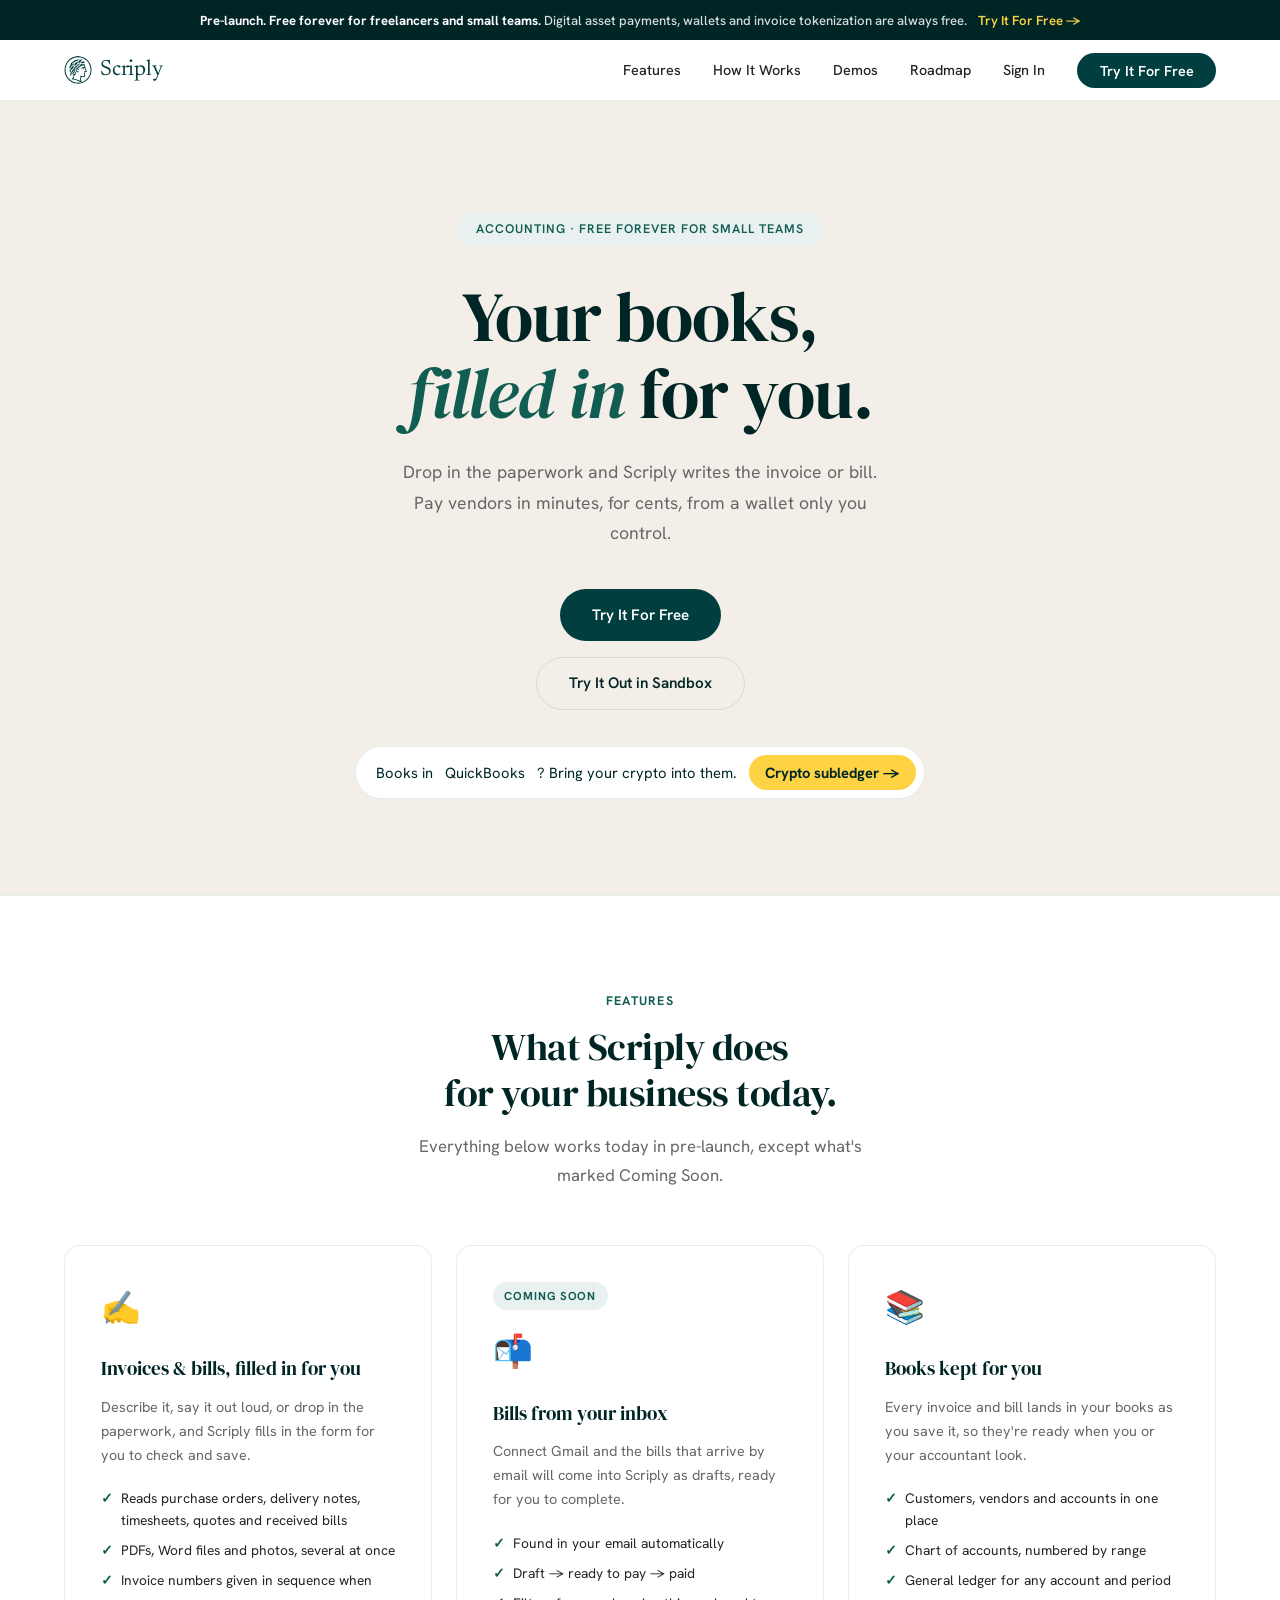
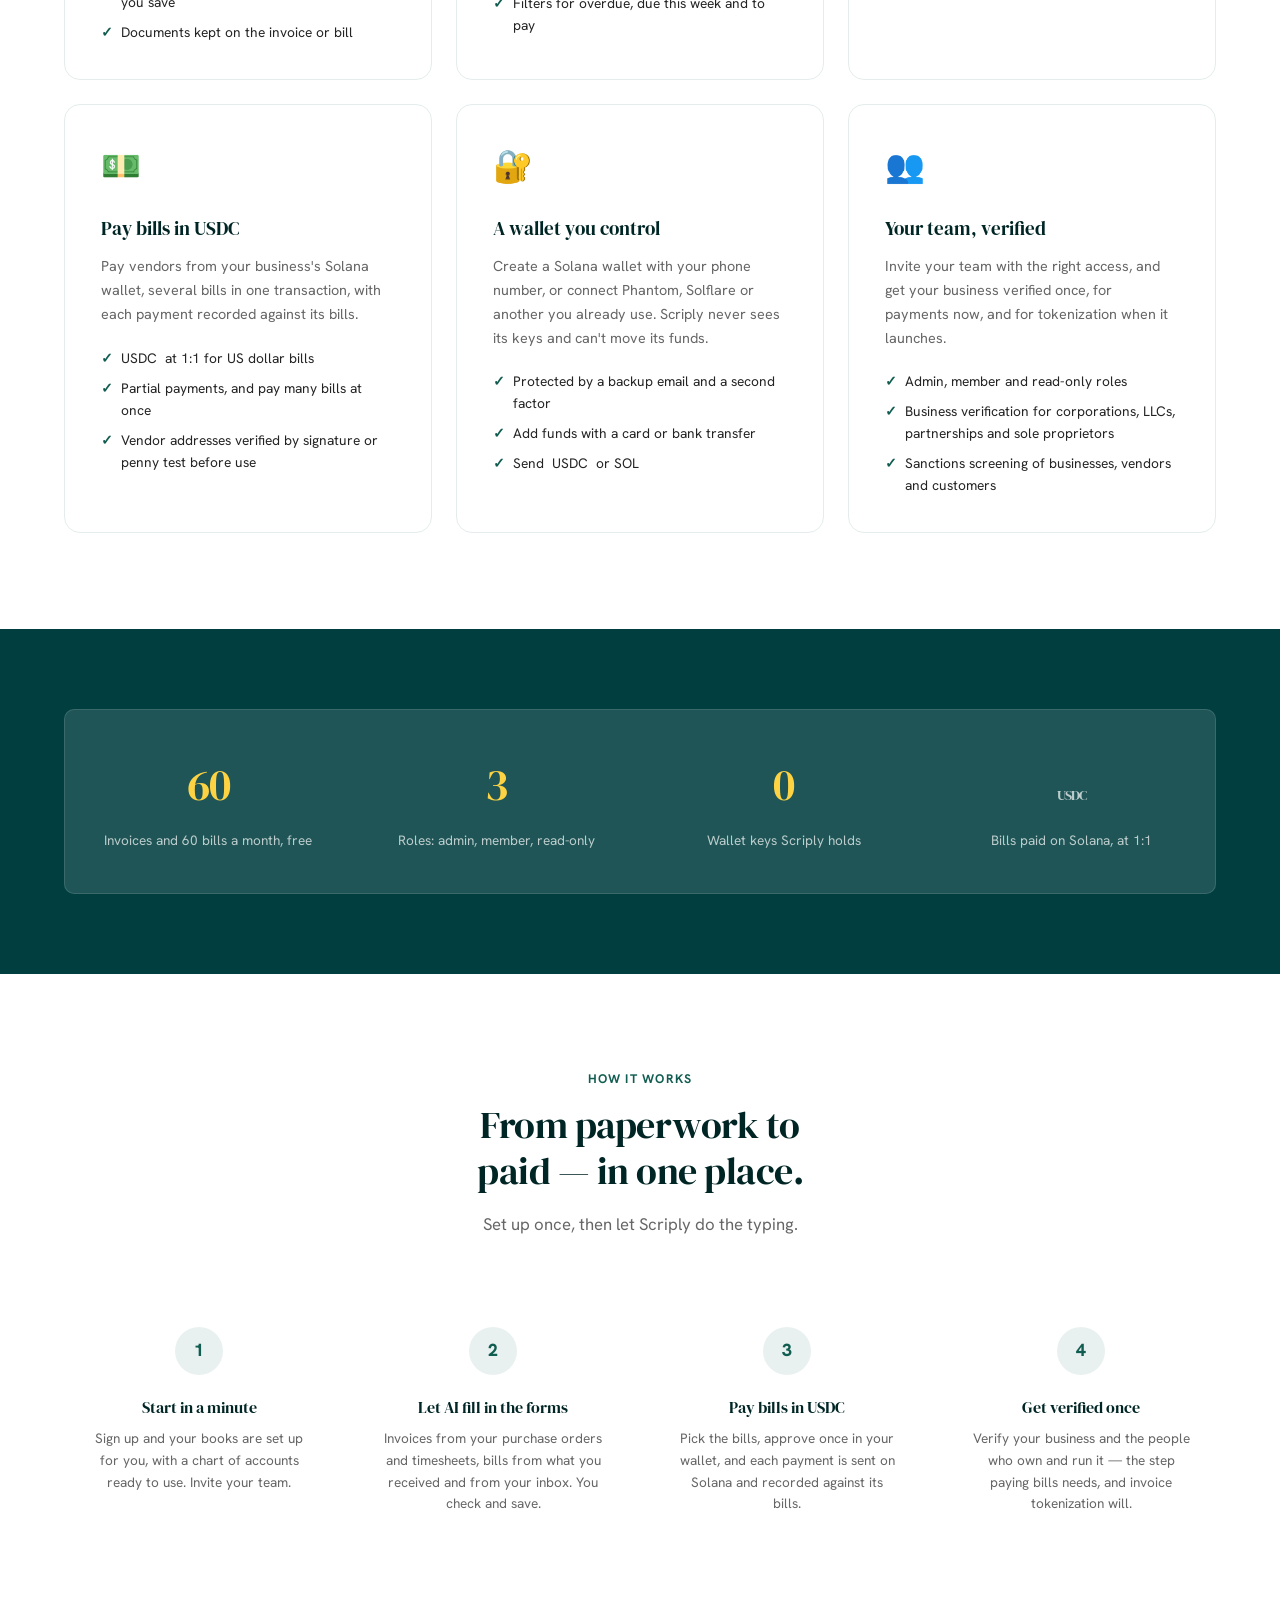
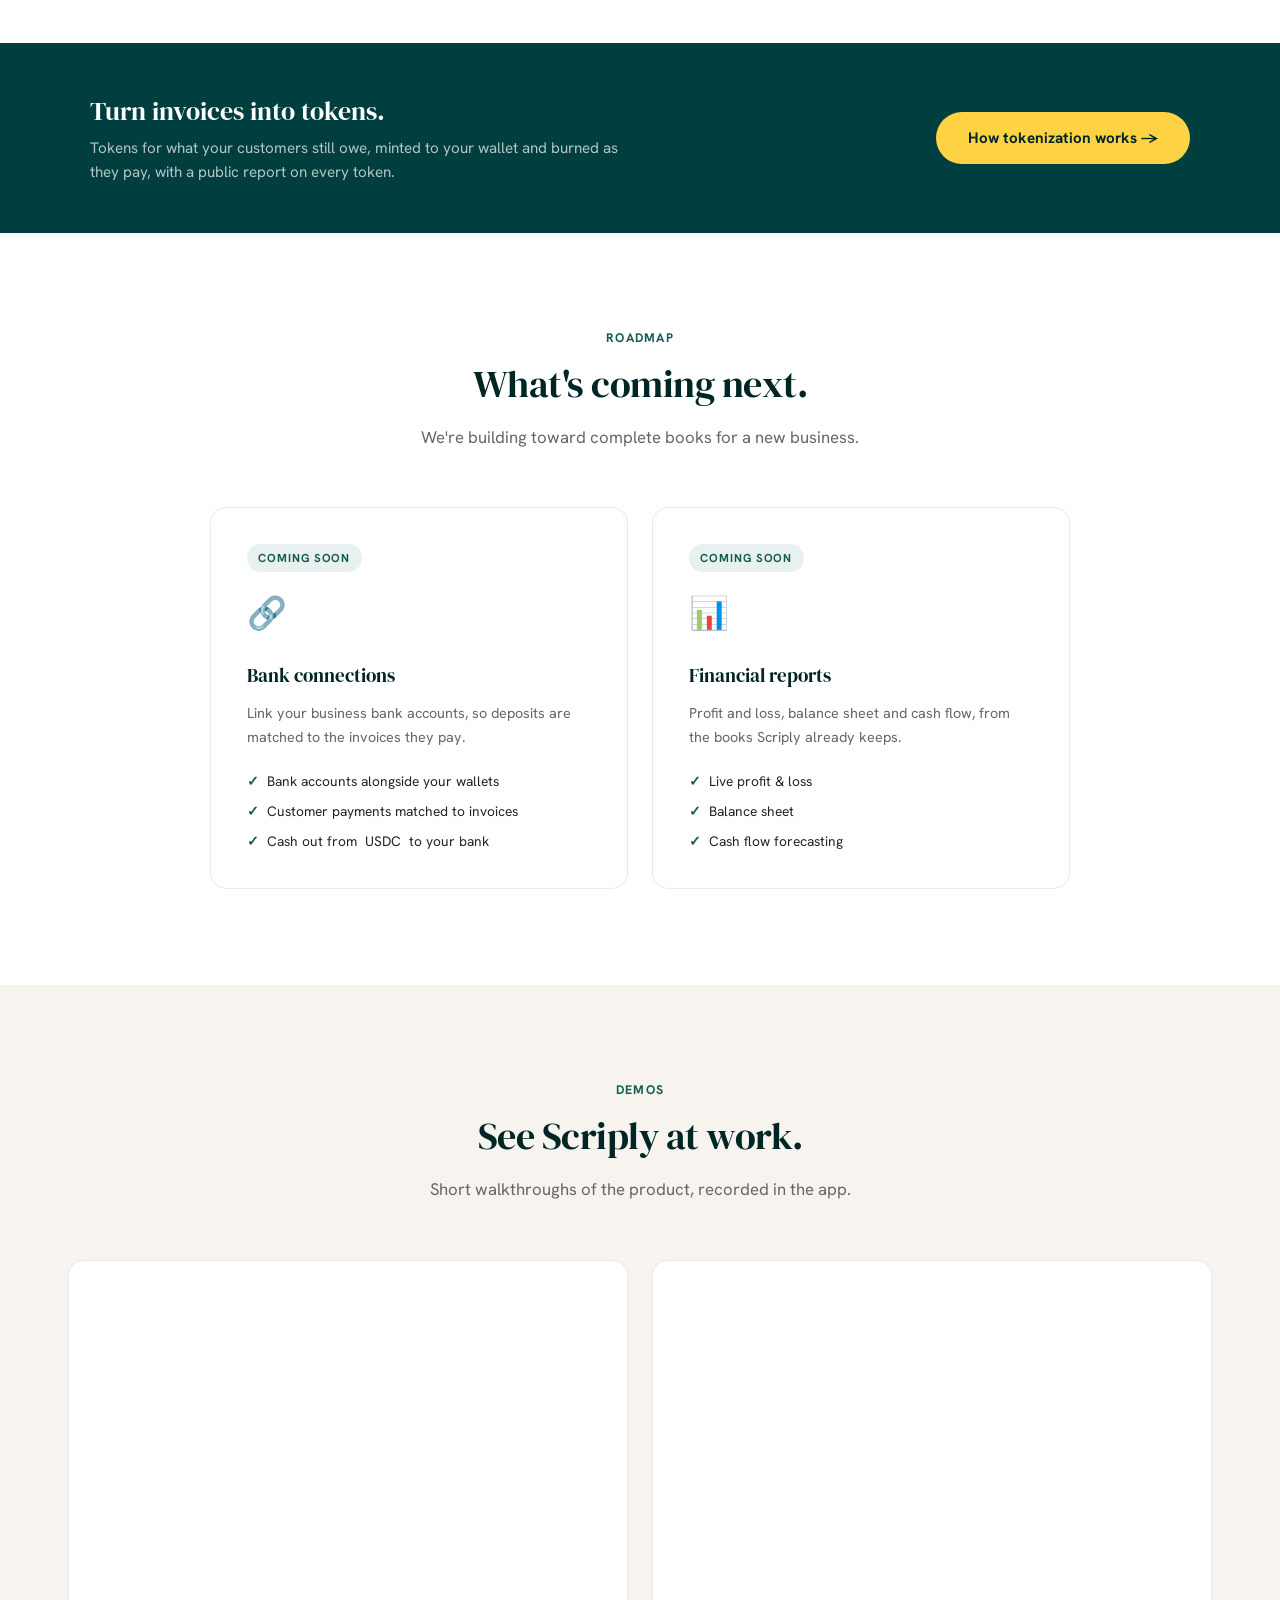
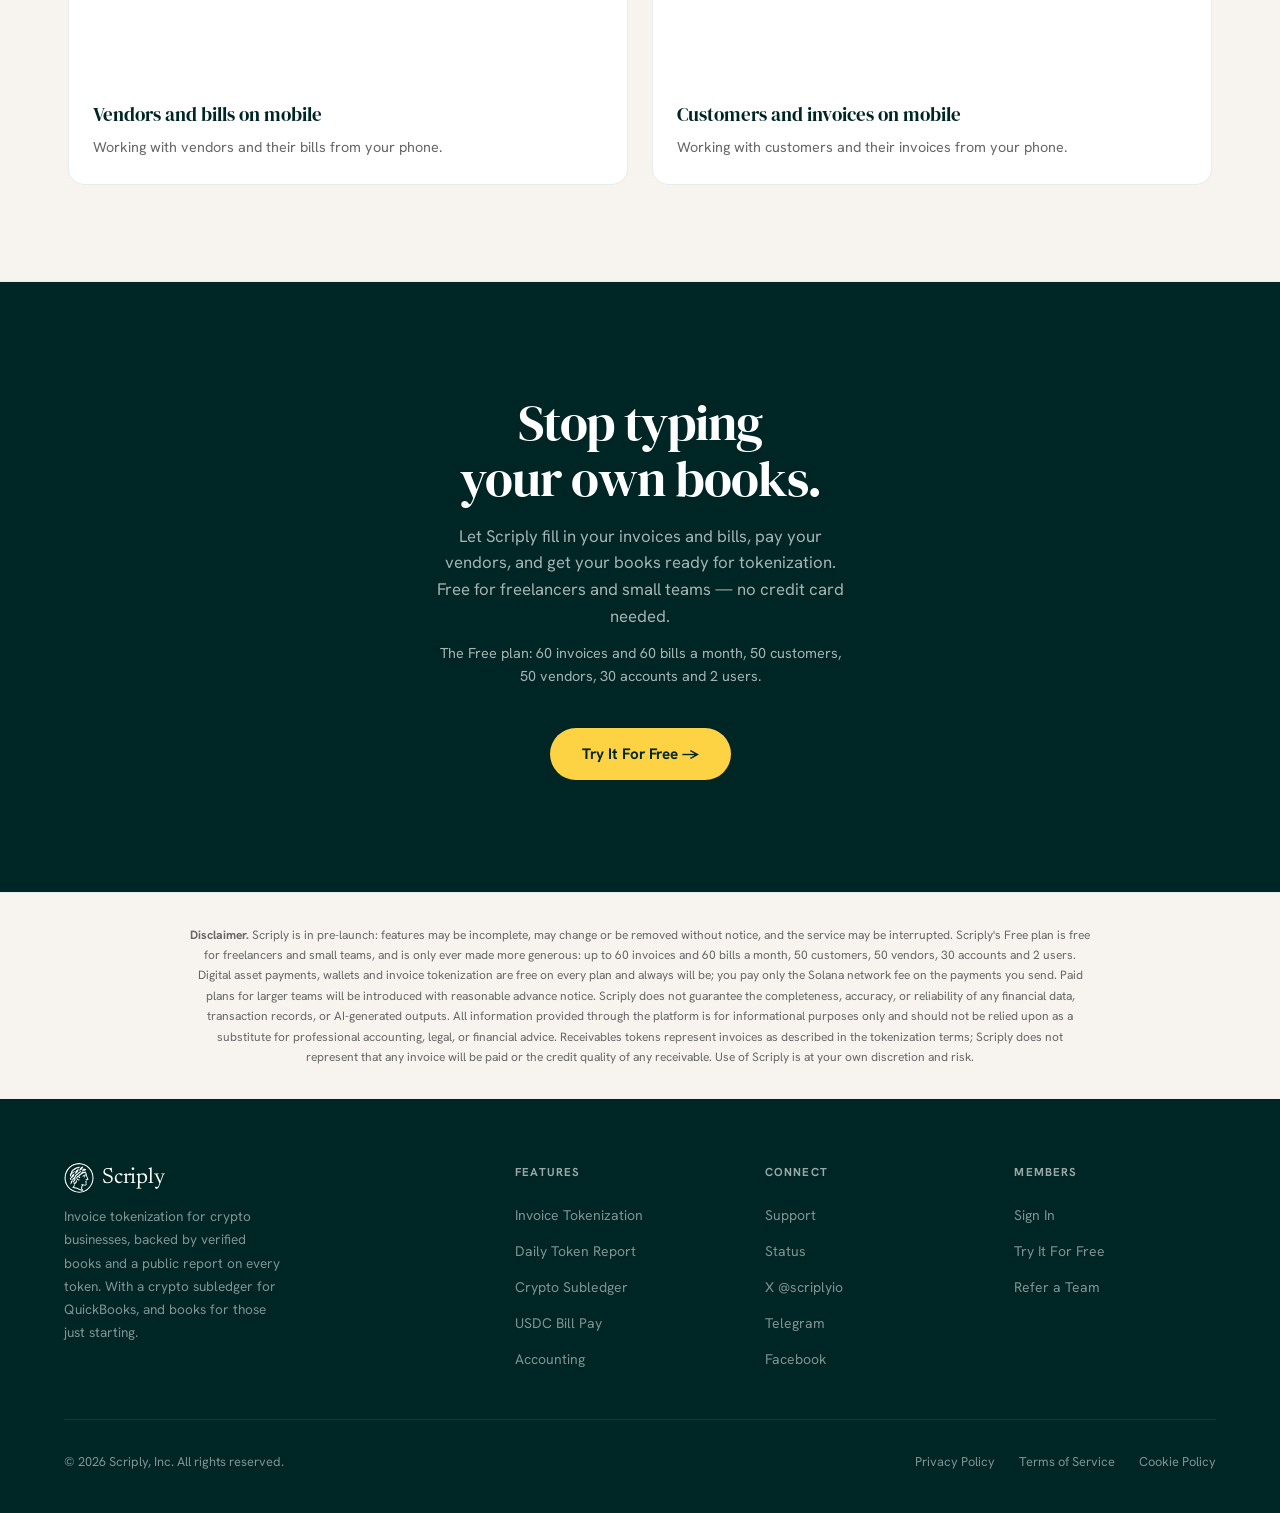
==== commit 1f5e338a: "Link the footers to our X, Telegram and Facebook Co-Authored-By: Claude Opus 5.5 <noreply@anthropic." ====
--- a/accounting.html
+++ b/accounting.html
@@ -4,12 +4,12 @@
   <meta charset="UTF-8" />
   <meta name="viewport" content="width=device-width, initial-scale=1.0" />
   <title>Scriply — Accounting for New Businesses</title>
-  <meta name="description" content="The back office for small and medium businesses: invoices and bills filled in from your paperwork, and vendors paid in USDC from a wallet only you control. Now in pre-launch, free for freelancers and small teams.">
+  <meta name="description" content="Books for a new business: invoices and bills filled in from your paperwork, and vendors paid in USDC from a wallet only you control. Now in pre-launch, free for freelancers and small teams.">
   <meta name="theme-color" content="#013e3f">
   <meta property="og:type" content="website">
   <meta property="og:url" content="https://www.scriply.io/accounting">
   <meta property="og:site_name" content="Scriply">
-  <meta property="og:title" content="Scriply — The back office for small &amp; medium businesses">
+  <meta property="og:title" content="Scriply — Accounting for new businesses">
   <meta property="og:description" content="Invoices and bills filled in from your paperwork, and vendors paid in USDC from a wallet only you control. Now in pre-launch, free for freelancers and small teams.">
   <meta name="twitter:card" content="summary">
   <link rel="preconnect" href="https://fonts.googleapis.com">
@@ -293,7 +293,9 @@
         <ul>
           <li><a href="#">Support</a></li>
           <li><a href="#">Status</a></li>
-          <li><a href="#">Twitter / X</a></li>
+          <li><a href="https://x.com/scriplyio" rel="me noopener" target="_blank"><span translate="no">X</span> @scriplyio</a></li>
+          <li><a href="https://t.me/scriplyio" rel="me noopener" target="_blank"><span translate="no">Telegram</span></a></li>
+          <li><a href="https://www.facebook.com/scriplyio" rel="me noopener" target="_blank"><span translate="no">Facebook</span></a></li>
         </ul>
       </div>
       <div class="footer-col">
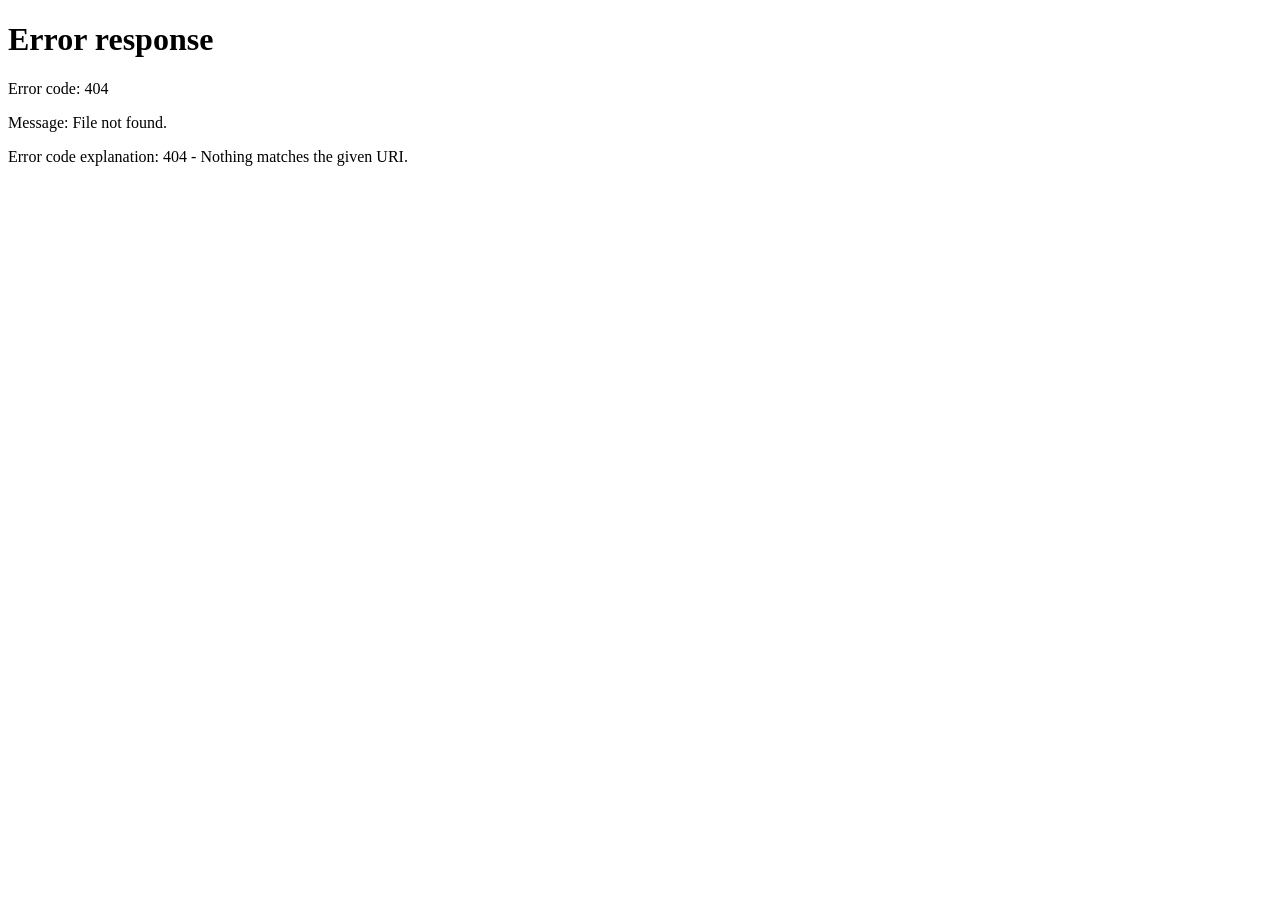
==== commit c6e6acf0: "Fold the crypto subledger and accounting pages into /books Scriply isn't sold as an accounting app: " ====
--- a/accounting.html
+++ b/accounting.html
@@ -3,333 +3,21 @@
 <head>
   <meta charset="UTF-8" />
   <meta name="viewport" content="width=device-width, initial-scale=1.0" />
-  <title>Scriply — Accounting for New Businesses</title>
-  <meta name="description" content="Books for a new business: invoices and bills filled in from your paperwork, and vendors paid in USDC from a wallet only you control. Now in pre-launch, free for freelancers and small teams.">
-  <meta name="theme-color" content="#013e3f">
-  <meta property="og:type" content="website">
-  <meta property="og:url" content="https://www.scriply.io/accounting">
-  <meta property="og:site_name" content="Scriply">
-  <meta property="og:title" content="Scriply — Accounting for new businesses">
-  <meta property="og:description" content="Invoices and bills filled in from your paperwork, and vendors paid in USDC from a wallet only you control. Now in pre-launch, free for freelancers and small teams.">
-  <meta name="twitter:card" content="summary">
-  <link rel="preconnect" href="https://fonts.googleapis.com">
-  <link rel="preconnect" href="https://fonts.gstatic.com" crossorigin>
-  <link href="https://fonts.googleapis.com/css2?family=Hanken+Grotesk:wght@400;500;600;700;800;900&family=DM+Serif+Display:ital@0;1&family=Newsreader:opsz@6..72&display=swap" rel="stylesheet">
+  <title>Scriply — Your Books, Connected</title>
+  <meta name="robots" content="noindex">
+  <link rel="canonical" href="https://www.scriply.io/books">
+  <meta http-equiv="refresh" content="0; url=/books">
   <link rel="icon" href="favicon.svg" type="image/svg+xml">
-  <link rel="apple-touch-icon" href="apple-touch-icon.png">
-  <link rel="stylesheet" href="/styles.css">
+  <script>
+    // Accounting moved into the Books page. Sections keep their place.
+    (function () {
+      var moved = { '': '/books#accounting', '#solutions': '/books#accounting', '#how': '/books#accounting', '#roadmap': '/books#accounting' };
+      var target = moved[location.hash] || '/books' + (location.hash || '');
+      location.replace(target);
+    })();
+  </script>
 </head>
 <body>
-
-  <!-- The Scriply coin, as scriply-ui's CoinMark (compact) draws it, in the text colour -->
-  <svg width="0" height="0" style="position:absolute" aria-hidden="true">
-    <symbol id="coin" viewBox="261 253 724 724">
-      <clipPath id="coin-clip"><circle cx="623" cy="615" r="360"/></clipPath>
-      <path fill="currentColor" fill-rule="evenodd" clip-path="url(#coin-clip)" d="M 596.5 153 C 363.8 168.7, 186.1 343.9, 168 575.3 C 166.7 591.9, 166.7 635, 168 650.5 C 176.8 755, 214.9 846, 281.5 922 C 394.5 1050.8, 567.4 1105, 734 1063.9 C 861.9 1032.2, 971.6 943.5, 1032 822.8 C 1084.2 718.7, 1095 593.5, 1061.9 478.9 C 1018.3 327.8, 900.2 210, 751.1 168.9 C 701.9 155.3, 646.5 149.7, 596.5 153 M 603.5 184.6 C 493.9 191.5, 401.3 231.6, 327.1 304.4 C 318.1 313.2, 306.8 325.2, 302 331 C 225.1 423.1, 190.2 546.7, 206 671 C 228.3 846.2, 354.1 989.9, 522.5 1032.3 C 584.9 1048, 650.4 1049.1, 712.5 1035.3 C 857.2 1003.2, 972.7 897.6, 1020.8 753.4 C 1056.8 645.7, 1051.8 532.5, 1006.5 428.5 C 948.5 295.4, 823.6 204.3, 675.5 187 C 658.1 184.9, 618.5 183.6, 603.5 184.6 M 621 204.1 C 613.3 206.3, 608.3 214.2, 609.2 222.7 C 611 238.3, 630.7 242.3, 639.8 228.9 C 642.9 224.4, 642.6 215, 639.2 210.3 C 635.5 205.1, 627.3 202.3, 621 204.1 M 558.2 209.2 C 551 211.6, 545.9 220.6, 547.4 228.3 C 550.4 244.7, 573.6 246.9, 579.5 231.5 C 584.7 217.9, 572 204.5, 558.2 209.2 M 678.4 209.8 C 665.6 217.8, 666.8 235.3, 680.4 240.5 C 698.8 247.5, 711.6 222.5, 695.7 210.6 C 691.7 207.7, 682.4 207.2, 678.4 209.8 M 736.9 223.2 C 730.2 226.6, 727.7 231, 728.2 238.7 C 728.8 249.2, 734.3 254.5, 744.5 254.5 C 751.6 254.5, 754.7 252.8, 758.7 247 C 761.8 242.3, 761.8 233.6, 758.7 228.8 C 756.1 224.9, 748.9 221, 744.5 221 C 742.8 221, 739.4 222, 736.9 223.2 M 497.5 223.5 C 490.7 227.1, 488 231.5, 488 238.5 C 488 251.5, 500.7 259.6, 511.9 253.8 C 523.8 247.6, 524.7 232.8, 513.7 224.6 C 510.1 221.9, 501.4 221.3, 497.5 223.5 M 443.6 245.4 C 427.6 251.1, 428.2 273.2, 444.5 278 C 455.7 281.2, 467.8 270, 465.4 258.6 C 463.3 248.5, 452.7 242.1, 443.6 245.4 M 790.9 246.2 C 785.8 249.7, 783.7 253.3, 783.2 259.2 C 781.4 280.9, 812.5 284.2, 816.4 262.9 C 817.6 256.7, 813.1 248.7, 806.8 245.4 C 802.5 243.2, 794.8 243.6, 790.9 246.2 M 607 255.6 C 477.9 262.8, 364.8 338, 310 453.1 C 259.1 560.1, 260.1 676.3, 312.8 777.5 C 340 829.7, 375.3 870.6, 423.3 905.7 C 506.2 966.3, 610.2 987.4, 707.7 963.4 C 771.1 947.8, 833.1 910.5, 877 861.6 C 940.4 790.9, 973 712.1, 975.6 623.5 C 978.2 538, 949.7 451.6, 896.9 385 C 886.6 371.9, 857.9 343.1, 844.3 332.2 C 809.4 304.1, 766.1 281.1, 726.5 269.6 C 687.1 258.2, 646.4 253.4, 607 255.6 M 841.9 276.2 C 831.1 283.5, 831.1 297.4, 842 304.8 C 847.1 308.3, 856.6 307.6, 861 303.4 C 872.7 292.3, 866.1 274, 850.5 274 C 846.7 274, 844.3 274.6, 841.9 276.2 M 389.4 276.9 C 378.3 281.9, 377 299.5, 387.3 305.8 C 403.9 316.1, 422.4 295.8, 409.7 281.3 C 404.1 274.9, 397 273.4, 389.4 276.9 M 609 285.1 C 510.8 289.5, 421 337.4, 365.3 415 C 334.4 458, 312 512.8, 304.5 563.5 C 300.1 593.5, 299.8 634.6, 303.9 661.5 C 331.3 842.8, 501.5 969.9, 678 940.8 C 782.8 923.6, 873.9 850.1, 920 745.5 C 960.3 654, 956.7 551.6, 910 458 C 894.9 427.7, 879.6 405.7, 858 383.6 C 790.2 314.1, 705.8 280.7, 609 285.1 M 888.9 314.2 C 880.5 318.5, 877.1 330.4, 882.2 338 C 889.5 348.8, 903.4 348.8, 910.8 337.9 C 912.7 335, 913.1 333.5, 912.8 328.4 C 911.9 315.3, 900.4 308.4, 888.9 314.2 M 345.5 314.5 C 327.7 320.7, 332.4 347, 351.2 347 C 370.8 347, 374.1 319.3, 355.2 314 C 350.6 312.7, 350.3 312.7, 345.5 314.5 M 715 335.6 C 666.3 348.5, 646.2 369.4, 631.4 422.3 C 627.1 437.6, 626.8 439.2, 628.2 440.7 C 629.7 442.1, 630.4 441.9, 636.1 438.2 C 639.6 436, 649 430.5, 657 425.9 C 674.4 416, 682.1 410.7, 691 402.3 C 704.3 389.7, 714.9 370.8, 723.1 345.2 C 726.4 334.5, 725 332.9, 715 335.6 M 612.5 346 C 602.5 347.4, 589.4 350.8, 583 353.7 C 579.4 355.3, 574.4 356.5, 568.9 357 C 547 359.2, 525.4 370.1, 508 387.8 C 499.2 396.8, 497.8 397.7, 488.8 401.6 C 453.4 416.6, 429.9 448.8, 427.3 486 L 426.6 495.2 421.2 502.3 C 414.4 511.3, 408.6 522.6, 405.7 532.7 C 400.2 552.3, 405.4 585.8, 414.3 586.8 C 418.5 587.3, 419.6 585.6, 420.9 576.9 C 424.8 550.5, 437.2 527.6, 456.7 510.6 C 465.8 502.8, 470.9 499.5, 488 490.5 C 506.7 480.7, 509.5 477.9, 517.2 460.4 C 523.2 446.7, 523.8 444.5, 521.6 443.6 C 518.5 442.5, 501.5 452.3, 490.8 461.6 C 485.2 466.4, 460.4 480.7, 459.3 479.7 C 459.1 479.4, 459.9 475.9, 461.3 472 C 469.3 449, 489.1 430.2, 514.6 421.4 C 522.6 418.7, 524.9 417.4, 526.9 414.8 C 531.3 408.7, 544.5 396.5, 550.2 393.1 C 564.9 384.4, 586.8 379, 607 379 C 611 379, 616 378.1, 619.7 376.9 C 625.4 375, 626.3 374.2, 630.6 368.1 C 633.2 364.5, 638.2 358.6, 641.8 355.1 C 647.5 349.6, 648.1 348.7, 646.8 347.4 C 644.9 345.5, 622.6 344.6, 612.5 346 M 927.5 360.2 C 916.2 366.6, 916.4 383.6, 927.9 389.6 C 933.4 392.5, 937.3 392.6, 943 389.7 C 954.5 383.9, 955.4 368.5, 944.7 360.6 C 940.6 357.5, 932.4 357.3, 927.5 360.2 M 304 361.2 C 291.8 367.7, 292 385.4, 304.4 391 C 309.8 393.5, 313.6 393.4, 319 390.7 C 325.2 387.5, 328 383.1, 328 376 C 328 362.8, 315.4 355.1, 304 361.2 M 732.5 393.5 C 725.9 394.9, 725.2 395.3, 720.5 400.7 C 711.6 410.9, 702.7 419, 692.8 425.5 C 687.4 429.1, 682.7 432.5, 682.3 433.1 C 681.3 434.9, 684.9 437, 689.2 437 C 691.3 437, 698.7 438.2, 705.7 439.6 C 723.4 443.3, 744.6 443.6, 756.5 440.1 C 767.6 436.9, 777.1 432, 787.5 424.1 C 798.6 415.7, 800.3 413.2, 797.4 409.2 C 794.5 405.4, 782 398.4, 772.5 395.3 C 762.2 392.1, 743.2 391.2, 732.5 393.5 M 603 401.5 C 583.9 408.4, 572.3 415.5, 560.4 427.4 C 544.3 443.6, 536.5 460.6, 530 494 C 528.9 499.7, 527.6 506, 527 507.8 C 525.8 511.9, 527.1 515, 529.9 515 C 531 515, 539 510.3, 547.7 504.6 C 588.9 477.6, 601.4 460.8, 613.4 415.2 C 618.5 396, 618.4 395.9, 603 401.5 M 958.9 411.3 C 943.7 419.3, 949.2 443, 966.4 443 C 985.1 443, 990.5 418.6, 973.5 410.8 C 968.1 408.4, 964.1 408.5, 958.9 411.3 M 271.9 413.2 C 267.1 416.5, 264.8 420.1, 264.2 425.2 C 262.5 440.2, 278.6 449.8, 290.9 441 C 299.9 434.6, 299.6 419.8, 290.2 413.5 C 285.2 410.1, 276.7 409.9, 271.9 413.2 M 660.4 446.3 C 655.5 448.7, 647 453.9, 641.5 457.9 C 636 461.8, 627.9 466.8, 623.5 468.9 C 616.1 472.5, 615 473.4, 609.5 481 C 598.6 496, 584 507.7, 558.4 522.4 C 548.8 528, 538.3 537.5, 532.6 546 C 530.6 549, 526.4 557.8, 523.4 565.5 C 513.6 590.6, 502.5 605, 481.7 619.3 C 467.4 629.3, 463.4 635.3, 460.9 650.7 C 460.3 654.4, 459.4 659.8, 458.8 662.6 L 457.9 667.7 448 672.9 C 442.6 675.8, 436.7 679.5, 434.9 681.3 C 428.5 687.5, 426 697.7, 426 717.5 C 425.9 730.7, 424.5 736.5, 418.5 748.5 C 413.5 758.4, 413.1 760.8, 415.8 763.3 C 423.3 770.1, 440.7 757.5, 450.3 738.5 C 455.8 727.3, 462 702.1, 462 690.5 C 462 688.5, 462.4 684.9, 463 682.5 C 464 678.6, 464.5 678.1, 467.8 677.5 C 476.5 675.9, 484.4 668.8, 487.9 659.5 C 492.4 647.3, 498.7 638.8, 508.1 632.4 C 513.4 628.6, 514.2 629.9, 513.6 641.5 C 512.6 661.6, 503 677.6, 485.7 687.6 C 472.7 695.2, 469.6 701.8, 475.6 709 L 478.3 712.2 485.6 711.5 C 510.4 709.3, 527.6 693.3, 535.1 665.4 C 536.9 658.6, 537.3 653.4, 538 629 C 538.6 605.3, 539.1 599.3, 540.7 593.5 C 547.4 569.6, 558.5 555.7, 582 541.9 C 597.8 532.6, 606.7 524.1, 612.7 512.3 L 616.9 504.2 626.6 499.5 C 648.3 489.1, 660 477.2, 670.1 455.2 C 674.5 445.8, 674.5 445.6, 672.4 443.5 C 670.3 441.4, 670.5 441.4, 660.4 446.3 M 770.3 459.4 C 752.1 468.8, 725.1 469.4, 705.7 460.7 C 699.6 458, 698.7 457.8, 695.9 459 C 691.5 460.8, 690 462.6, 689.9 466.3 C 689.9 474.2, 679.6 491.6, 669.7 500.5 C 663.2 506.3, 659.4 508.8, 647.6 514.6 C 636.8 520, 635.3 521.2, 634.4 525 C 633.4 529.5, 624.8 542, 619.4 546.8 C 612.1 553.2, 608 555.6, 597.3 559.4 C 580.8 565.3, 570.8 573.5, 564.4 586.1 C 550.3 613.9, 564.1 654, 592.7 668.2 C 600.6 672.1, 601.8 672.4, 611.1 672.8 C 623.3 673.3, 630 670.7, 633.8 664.1 C 636.8 658.7, 636.8 649.3, 633.9 645.6 C 630.8 641.7, 624.7 641.9, 619.6 646.1 C 607.9 655.8, 587.8 640.1, 583.7 618.1 C 581.1 604.1, 587.9 589.1, 599.6 582.8 C 608.7 577.9, 608.8 577.9, 608.2 585.2 C 607.8 590.8, 608.1 592.3, 611.2 599 C 615.3 607.6, 618.7 611.2, 624.8 613.4 C 632.7 616.2, 639.5 614.4, 645.6 607.8 C 649.9 603.3, 651 600.2, 651 591.4 C 651 584.7, 650.7 583.8, 648.6 582.4 C 645.5 580.4, 641.8 581.7, 636.8 586.6 C 634.6 588.7, 632.4 590, 631.3 589.8 C 629.5 589.4, 620.7 575.3, 621.2 573.6 C 621.4 573.1, 624.5 571.5, 628.1 570 C 646.3 562.2, 659.1 549.9, 664.9 534.7 C 665.4 533.1, 666.5 531.7, 667.2 531.6 C 667.9 531.4, 672.5 530.5, 677.4 529.5 C 693 526.6, 706.2 518.9, 715 507.8 L 719.1 502.6 730.8 502.4 C 744 502.1, 753.3 500, 765.3 494.6 L 772.7 491.2 779.3 509.8 C 783 520.1, 786 528.7, 786 529.1 C 786 529.4, 781.8 530.5, 776.7 531.5 C 753.1 536, 729.8 546.9, 707.1 564.1 C 700 569.4, 698.4 572, 700 575 C 702 578.7, 705 578.2, 726 570.6 C 752 561.1, 767.4 556.4, 777.3 555 C 791.6 553, 789.8 551.7, 796.4 569.7 C 814.8 620.3, 822 641.3, 821 641.9 C 820.4 642.3, 814 643.4, 806.7 644.3 C 799.4 645.3, 791.7 646.5, 789.7 647.1 C 780.5 649.5, 778.2 665.1, 786.3 670 C 790.2 672.4, 792.8 672.4, 799 670.2 C 801.7 669.3, 804.2 668.8, 804.5 669.2 C 804.9 669.6, 804.9 672.3, 804.5 675.4 L 803.8 680.9 787.7 688.9 C 778.9 693.3, 770.1 698.1, 768.3 699.5 C 761.5 704.7, 765.4 709.2, 775.5 707.9 C 778.8 707.5, 785.3 707.1, 790 707 C 796.1 706.9, 799.7 706.4, 802.7 705 C 809 702.1, 809.9 699.2, 809.2 684.3 C 808.9 677.7, 809 671.1, 809.3 669.6 C 810.1 666.5, 810.5 666.4, 827.7 664.5 C 841.8 663, 845 661.7, 847.5 656.9 C 850.6 650.8, 849.8 647.9, 829.9 598.6 L 810.9 551.5 811.9 544.8 C 813.4 535.4, 812.5 532.1, 801.2 503 C 795.7 488.9, 789.8 473.2, 787.9 468.1 C 786.1 463, 784 458.1, 783.2 457.3 C 781.1 455.2, 777.1 455.8, 770.3 459.4 M 984.5 464.7 C 983.4 464.9, 981 466.3, 979.2 467.6 C 970.2 474.4, 970.7 488.3, 980.3 495.4 C 984.3 498.3, 994.6 498.3, 998.6 495.4 C 1004.2 491.2, 1006.2 487.1, 1005.8 480.4 C 1005 468.8, 995.7 461.9, 984.5 464.7 M 250.5 467.4 C 235.9 473.8, 238.8 496.1, 254.6 499.4 C 262.4 501, 271.7 495.1, 273.9 487.3 C 277.6 473.3, 263.7 461.5, 250.5 467.4 M 499 510.5 C 462.5 529.7, 444 552, 434.9 587.6 C 430.8 603.6, 431 603.3, 416.2 612.2 C 402.1 620.6, 399.8 623, 399.2 629.9 C 398.7 635.8, 401.7 640.6, 408 643.7 C 412.4 645.9, 412.5 646.1, 412.5 650.9 C 412.5 654.7, 413.1 656.7, 415.5 660 C 421 667.8, 421.1 667.8, 433.3 660.3 C 439.3 656.6, 444.4 653.1, 444.6 652.3 C 445.8 649.4, 443.9 646.1, 439.8 643.8 C 426.1 636.1, 430.6 626.8, 455.7 610.2 C 483.3 592.1, 497.2 575.2, 506 549.2 C 509.5 539, 516.2 509.7, 515.8 506.7 C 515.2 502.9, 512 503.6, 499 510.5 M 999.9 521.9 C 986 526.3, 983.5 545.8, 996 552.8 C 1010.8 561.2, 1026.8 545.3, 1019 530 C 1015.7 523.6, 1006.6 519.7, 999.9 521.9 M 237.4 524 C 230.2 526.2, 225.3 534.4, 226.2 542.7 C 227.6 554.5, 240.7 560.8, 251.3 554.7 C 261.7 548.8, 261.5 530.9, 251 525.5 C 247.2 523.5, 241.1 522.8, 237.4 524 M 765.9 570.9 C 765 571.4, 756.2 574.1, 746.4 576.9 C 723.3 583.4, 721.6 585.3, 733.8 590.7 C 758.7 601.8, 767.2 603.8, 769.5 599 C 770.2 597.6, 771.4 591.3, 772.3 585 C 773.6 574.6, 773.6 573.3, 772.2 571.7 C 770.5 569.8, 768.3 569.5, 765.9 570.9 M 1004 581.1 C 995.4 584.5, 991 596.4, 995.3 604.7 C 1003.5 620.5, 1026.9 614.5, 1026.9 596.5 C 1026.9 585.3, 1014.4 576.9, 1004 581.1 M 229.4 583.9 C 223.4 586.5, 220.6 591, 220.1 598.4 C 219.5 609.1, 226.8 616.5, 237.2 615.7 C 247.4 615, 253.4 608.4, 252.8 598.4 C 252.2 588.8, 245.4 582, 236.5 582 C 234.8 582, 231.6 582.8, 229.4 583.9 M 1005.2 638.9 C 994 641.6, 988.8 655, 995.1 664.7 C 1004.6 679, 1027.4 670.6, 1025.6 653.6 C 1024.4 643.5, 1014.9 636.6, 1005.2 638.9 M 230 643.1 C 223.9 647.3, 221.7 651.5, 222.1 658.5 C 223.5 680.5, 255 679.8, 255 657.7 C 255 648.2, 248.9 641.9, 239.2 641.2 C 234.4 640.8, 232.9 641.2, 230 643.1 M 565.3 664.9 C 561.3 667.3, 558.7 671.7, 554.9 682.5 C 550 696.5, 544.3 706.7, 537.5 713.5 C 526.4 724.5, 512.3 729.5, 498.7 727.1 C 490.7 725.7, 487.7 726.8, 485.9 731.7 C 482.8 739.6, 489.8 746.7, 508.6 754.6 C 510.7 755.4, 510.7 755.5, 506.8 768.9 C 499.5 793.8, 487.4 815.4, 471.7 831.7 L 462.7 841 463.2 845.7 C 464.2 854.1, 465.9 854.8, 507.7 862.9 C 563.9 873.9, 575.7 877.5, 623 897.7 C 665.1 915.7, 679.7 919.8, 704.5 920.6 C 722.9 921.1, 724.9 920.6, 726.4 914.7 C 727.2 911.2, 727 910.7, 719 900.1 C 709.2 886.8, 701.8 874.7, 698.9 867.1 C 695.8 859.1, 696.7 853, 703.8 830.5 C 707 820, 710.7 807.9, 712 803.5 C 713.2 799.1, 714.3 795.3, 714.4 795.2 C 714.5 795.1, 724.2 795.9, 736 797 C 765 799.7, 780.1 799.6, 787.6 796.8 C 800.1 792.1, 808.3 779.9, 808.4 765.6 C 808.4 757.6, 808.3 757.1, 803 746.7 L 797.6 736 801.6 732.5 C 808.3 726.8, 809.8 719.2, 805.4 712.6 C 803.1 709, 800.5 709.2, 793.4 713.5 C 777.7 722.9, 775.4 730.6, 783.5 747.1 C 789.6 759.7, 789.4 765.7, 782.7 772.7 C 777.6 777.9, 775.2 778.3, 756.2 776.5 C 722.9 773.3, 705.3 769.5, 687.1 761.8 C 677.5 757.7, 674.9 757.7, 675 761.8 C 675 764.9, 681.1 774.1, 687 780 L 693 785.9 685.6 807.7 C 674.7 839.6, 674.6 840, 674.5 852 C 674.5 864.6, 676.3 871.1, 684.5 886.9 C 687.5 892.6, 690 897.5, 690 897.7 C 690 898.3, 684.7 897.1, 675.5 894.5 C 665.9 891.8, 651.4 885.9, 628.9 875.7 C 590.9 858.4, 565.5 850.4, 518 840.9 C 508.9 839.1, 501.3 837.5, 501.1 837.4 C 501 837.2, 503.3 832.5, 506.3 826.8 C 515.2 810, 522 786.8, 522 773 C 522 770.4, 522.2 765.6, 522.6 762.3 L 523.2 756.4 531.2 754.2 C 548.6 749.3, 561 737.6, 567 720.5 C 570.3 711.3, 571.7 702.4, 573 684.2 C 574.1 668, 574.1 666.7, 572.4 664.9 C 570.2 662.5, 569.2 662.5, 565.3 664.9 M 992 697.1 C 981.2 701.4, 978.2 715.5, 986.1 724.4 C 995.9 735.6, 1015 727.5, 1014.9 712.2 C 1014.9 701.2, 1002.3 692.9, 992 697.1 M 241.9 700.2 C 225.7 708.4, 233.1 733.4, 251.2 731.7 C 260.6 730.8, 266.3 723.9, 265.8 714.4 C 264.9 701.2, 253.4 694.4, 241.9 700.2 M 971.2 753.9 C 957.5 762.5, 962.5 783.4, 978.5 784.7 C 995.3 786.1, 1003.2 764.7, 989.7 754.6 C 985.6 751.5, 975.5 751.2, 971.2 753.9 M 264.4 753.9 C 254.2 756.4, 248.6 768.6, 253.4 777.9 C 259 788.6, 275 789.7, 281.9 780 C 290.6 767.8, 279 750.3, 264.4 753.9 M 946.2 806.1 C 937.7 810.3, 934.4 820.6, 938.9 828.7 C 947.5 843.9, 970 837.7, 970 820.1 C 970 808.1, 957.3 800.6, 946.2 806.1 M 288.5 806.4 C 282.4 809.1, 279.6 813.3, 279.1 820.4 C 278.8 825.7, 279.1 827.5, 280.9 830.3 C 288 841.8, 305.3 840.6, 310.6 828.2 C 316.4 814.6, 302 800.3, 288.5 806.4 M 321 853.1 C 314.3 856.6, 312.5 859.8, 312.5 867.8 C 312.5 873.1, 312.9 875.1, 314.7 877.6 C 321.6 887.3, 337.7 886.3, 343 875.9 C 350.3 861.5, 335.2 845.8, 321 853.1 M 911.3 853.4 C 905.8 856.8, 903.6 861.5, 904.2 869.1 C 904.8 878.7, 911.9 884.5, 921.7 883.7 C 928.2 883.2, 931.7 880.9, 934.8 874.9 C 942.6 859.9, 925.9 844.7, 911.3 853.4 M 360.2 893.9 C 349.9 898.6, 347.9 912.2, 356.3 920.6 C 371.4 935.7, 394 914.2, 380.2 897.9 C 375.2 891.9, 367.8 890.5, 360.2 893.9 M 872.8 894.2 C 862.1 901.3, 863.1 918.8, 874.6 923.6 C 889.8 929.9, 903.8 914.8, 896.2 900.2 C 892.2 892.4, 880.2 889.3, 872.8 894.2 M 831.4 928.5 C 817 933.5, 816.4 954.1, 830.4 959.5 C 841.8 963.9, 853.4 955.9, 853.2 943.8 C 853.1 932.6, 842 924.9, 831.4 928.5 M 405.9 930.2 C 391.3 937.6, 395.5 959.5, 411.9 961.7 C 425 963.4, 434.9 946.7, 427.4 935.7 C 422.4 928.3, 413.9 926.2, 405.9 930.2 M 460.6 957.1 C 452.5 958.9, 448 964.8, 448 973.5 C 448 991.6, 473 996.4, 479.5 979.5 C 484.4 966.7, 473.9 954.3, 460.6 957.1 M 780 957.7 C 770.2 963.1, 768.1 975.9, 775.8 984.1 C 786.1 995.2, 803.9 987.7, 803.9 972.3 C 804 960.2, 790.5 952, 780 957.7 M 728.5 978.4 C 717.4 983.3, 715.6 997.6, 724.9 1006.4 C 729.3 1010.6, 738.8 1011.3, 743.9 1007.8 C 749.8 1003.7, 751.5 1000.6, 751.5 993.5 C 751.5 988.2, 751 986.7, 748.6 983.5 C 743.9 977.4, 735.5 975.2, 728.5 978.4 M 511.4 979.3 C 495.7 986.4, 501 1011, 518.1 1011 C 527.9 1011, 534.2 1005.2, 534.7 995.7 C 535.2 988.8, 533.2 984.7, 527.7 980.6 C 524.3 978.1, 515.6 977.4, 511.4 979.3 M 676.6 990.4 C 669.5 992.9, 666 998.2, 666 1006 C 666 1021.4, 683.4 1028.1, 694.1 1016.9 C 700.4 1010.3, 700.2 1000.5, 693.7 994.2 C 688.3 989, 683.6 987.9, 676.6 990.4 M 568 991.1 C 556 995.9, 554.4 1013.2, 565.3 1020.7 C 569.9 1023.8, 578.3 1023.8, 583.1 1020.7 C 587 1018.1, 591 1010.9, 591 1006.4 C 591 995.6, 578.1 987, 568 991.1 M 624.3 993.9 C 614.1 996.3, 609 1008.2, 613.9 1017.9 C 621.5 1032.8, 643.1 1028, 644.7 1011.1 C 645.8 999.9, 635.5 991.2, 624.3 993.9"/>
-    </symbol>
-  </svg>
-
-  <a href="#main" class="skip-link">Skip to content</a>
-
-  <!-- LAUNCH BANNER -->
-  <div class="launch-banner">
-    <strong>Pre-launch.</strong> <strong>Free forever for freelancers and small teams.</strong> Digital asset payments, wallets and invoice tokenization are always free.
-    <a href="https://app.scriply.io">Try It For Free →</a>
-  </div>
-
-  <!-- NAV -->
-  <nav aria-label="Main">
-    <a href="/" class="brand-lockup nav-logo" translate="no"><svg width="28" height="28" aria-hidden="true"><use href="#coin"/></svg><span translate="no">Scriply</span></a>
-    <button type="button" class="nav-toggle" aria-expanded="false" aria-controls="nav-links" aria-label="Menu">
-      <svg width="20" height="20" viewBox="0 0 20 20" aria-hidden="true"><path d="M3 5h14M3 10h14M3 15h14" stroke="currentColor" stroke-width="2" stroke-linecap="round"/></svg>
-    </button>
-    <ul id="nav-links">
-      <li><a href="#solutions">Features</a></li>
-      <li><a href="#how">How It Works</a></li>
-      <li><a href="#demos">Demos</a></li>
-      <li><a href="#roadmap">Roadmap</a></li>
-      <li><a href="https://app.scriply.io">Sign In</a></li>
-      <li><a href="https://app.scriply.io" class="nav-cta">Try It For Free</a></li>
-    </ul>
-  </nav>
-
-  <main id="main">
-  <!-- HERO -->
-  <section class="hero">
-    <div class="hero-eyebrow">Accounting · Free Forever for Small Teams</div>
-    <h1>Your books,<br /><em>filled in</em> for you.</h1>
-    <p>Drop in the paperwork and <span translate="no">Scriply</span> writes the invoice or bill. Pay vendors in minutes, for cents, from a wallet only you control.</p>
-    <div class="hero-actions">
-      <a href="https://app.scriply.io" class="btn-primary">Try It For Free</a>
-      <div class="hero-actions-secondary">
-        <a href="https://app.scriply.io/try" class="btn-secondary">Try It Out in Sandbox</a>
-      </div>
-    </div>
-    <div class="hero-fork">Books in <span translate="no">QuickBooks</span>? Bring your crypto into them.<a href="/crypto-subledger">Crypto subledger →</a></div>
-  </section>
-
-  <!-- SOLUTIONS -->
-  <section class="solutions" id="solutions">
-    <div class="section-header">
-      <span class="section-eyebrow">Features</span>
-      <h2 class="section-title">What <span translate="no">Scriply</span> does<br />for your business today.</h2>
-      <p class="section-sub">Everything below works today in pre-launch, except what's marked Coming Soon.</p>
-    </div>
-    <div class="solutions-grid">
-      <div class="solution-card">
-        <span class="solution-icon" aria-hidden="true">✍️</span>
-        <h3>Invoices &amp; bills, filled in for you</h3>
-        <p>Describe it, say it out loud, or drop in the paperwork, and <span translate="no">Scriply</span> fills in the form for you to check and save.</p>
-        <ul class="solution-features">
-          <li><span class="check-icon" aria-hidden="true">✓</span> Reads purchase orders, delivery notes, timesheets, quotes and received bills</li>
-          <li><span class="check-icon" aria-hidden="true">✓</span> PDFs, Word files and photos, several at once</li>
-          <li><span class="check-icon" aria-hidden="true">✓</span> Invoice numbers given in sequence when you save</li>
-          <li><span class="check-icon" aria-hidden="true">✓</span> Documents kept on the invoice or bill</li>
-        </ul>
-      </div>
-      <div class="solution-card">
-        <span class="coming-soon-badge">Coming Soon</span>
-        <span class="solution-icon" aria-hidden="true">📬</span>
-        <h3>Bills from your inbox</h3>
-        <p>Connect Gmail and the bills that arrive by email will come into <span translate="no">Scriply</span> as drafts, ready for you to complete.</p>
-        <ul class="solution-features">
-          <li><span class="check-icon" aria-hidden="true">✓</span> Found in your email automatically</li>
-          <li><span class="check-icon" aria-hidden="true">✓</span> Draft → ready to pay → paid</li>
-          <li><span class="check-icon" aria-hidden="true">✓</span> Filters for overdue, due this week and to pay</li>
-        </ul>
-      </div>
-      <div class="solution-card">
-        <span class="solution-icon" aria-hidden="true">📚</span>
-        <h3>Books kept for you</h3>
-        <p>Every invoice and bill lands in your books as you save it, so they're ready when you or your accountant look.</p>
-        <ul class="solution-features">
-          <li><span class="check-icon" aria-hidden="true">✓</span> Customers, vendors and accounts in one place</li>
-          <li><span class="check-icon" aria-hidden="true">✓</span> Chart of accounts, numbered by range</li>
-          <li><span class="check-icon" aria-hidden="true">✓</span> General ledger for any account and period</li>
-        </ul>
-      </div>
-    </div>
-    <div class="solutions-grid">
-      <div class="solution-card">
-        <span class="solution-icon" aria-hidden="true">💵</span>
-        <h3>Pay bills in <span translate="no">USDC</span></h3>
-        <p>Pay vendors from your business's <span translate="no">Solana</span> wallet, several bills in one transaction, with each payment recorded against its bills.</p>
-        <ul class="solution-features">
-          <li><span class="check-icon" aria-hidden="true">✓</span> <span translate="no">USDC</span> at 1:1 for US dollar bills</li>
-          <li><span class="check-icon" aria-hidden="true">✓</span> Partial payments, and pay many bills at once</li>
-          <li><span class="check-icon" aria-hidden="true">✓</span> Vendor addresses verified by signature or penny test before use</li>
-        </ul>
-      </div>
-      <div class="solution-card">
-        <span class="solution-icon" aria-hidden="true">🔐</span>
-        <h3>A wallet you control</h3>
-        <p>Create a <span translate="no">Solana</span> wallet with your phone number, or connect Phantom, Solflare or another you already use. <span translate="no">Scriply</span> never sees its keys and can't move its funds.</p>
-        <ul class="solution-features">
-          <li><span class="check-icon" aria-hidden="true">✓</span> Protected by a backup email and a second factor</li>
-          <li><span class="check-icon" aria-hidden="true">✓</span> Add funds with a card or bank transfer</li>
-          <li><span class="check-icon" aria-hidden="true">✓</span> Send <span translate="no">USDC</span> or SOL</li>
-        </ul>
-      </div>
-      <div class="solution-card">
-        <span class="solution-icon" aria-hidden="true">👥</span>
-        <h3>Your team, verified</h3>
-        <p>Invite your team with the right access, and get your business verified once, for payments now, and for tokenization when it launches.</p>
-        <ul class="solution-features">
-          <li><span class="check-icon" aria-hidden="true">✓</span> Admin, member and read-only roles</li>
-          <li><span class="check-icon" aria-hidden="true">✓</span> Business verification for corporations, LLCs, partnerships and sole proprietors</li>
-          <li><span class="check-icon" aria-hidden="true">✓</span> Sanctions screening of businesses, vendors and customers</li>
-        </ul>
-      </div>
-    </div>
-  </section>
-
-  <!-- STATS -->
-  <div class="stats">
-    <div class="stats-grid">
-      <div class="stat-item"><strong>60</strong><span>Invoices and 60 bills a month, free</span></div>
-      <div class="stat-item"><strong>3</strong><span>Roles: admin, member, read-only</span></div>
-      <div class="stat-item"><strong>0</strong><span>Wallet keys <span translate="no">Scriply</span> holds</span></div>
-      <div class="stat-item"><strong><span translate="no">USDC</span></strong><span>Bills paid on <span translate="no">Solana</span>, at 1:1</span></div>
-    </div>
-  </div>
-
-  <!-- HOW IT WORKS -->
-  <section class="how-it-works" id="how">
-    <div class="section-header">
-      <span class="section-eyebrow">How It Works</span>
-      <h2 class="section-title">From paperwork to<br />paid — in one place.</h2>
-      <p class="section-sub">Set up once, then let <span translate="no">Scriply</span> do the typing.</p>
-    </div>
-    <div class="flow-steps">
-      <div class="flow-step">
-        <div class="step-number">1</div>
-        <h3>Start in a minute</h3>
-        <p>Sign up and your books are set up for you, with a chart of accounts ready to use. Invite your team.</p>
-      </div>
-      <div class="flow-step">
-        <div class="step-number">2</div>
-        <h3>Let AI fill in the forms</h3>
-        <p>Invoices from your purchase orders and timesheets, bills from what you received and from your inbox. You check and save.</p>
-      </div>
-      <div class="flow-step">
-        <div class="step-number">3</div>
-        <h3>Pay bills in <span translate="no">USDC</span></h3>
-        <p>Pick the bills, approve once in your wallet, and each payment is sent on <span translate="no">Solana</span> and recorded against its bills.</p>
-      </div>
-      <div class="flow-step">
-        <div class="step-number">4</div>
-        <h3>Get verified once</h3>
-        <p>Verify your business and the people who own and run it — the step paying bills needs, and invoice tokenization will.</p>
-      </div>
-    </div>
-  </section>
-
-  <!-- TOKENIZATION, IN SHORT -->
-  <section class="token-band" aria-labelledby="token-band-title">
-    <div class="token-band-inner">
-      <div>
-        <h2 id="token-band-title">Turn invoices into tokens.</h2>
-        <p>Tokens for what your customers still owe, minted to your wallet and burned as they pay, with a public report on every token.</p>
-      </div>
-      <a href="/#tokenization" class="btn-white">How tokenization works →</a>
-    </div>
-  </section>
-
-  <!-- ROADMAP -->
-  <section class="solutions" id="roadmap">
-    <div class="section-header">
-      <span class="section-eyebrow">Roadmap</span>
-      <h2 class="section-title">What's coming next.</h2>
-      <p class="section-sub">We're building toward complete books for a new business.</p>
-    </div>
-    <div class="solutions-grid solutions-grid-two">
-      <div class="solution-card">
-        <span class="coming-soon-badge">Coming Soon</span>
-        <span class="solution-icon" aria-hidden="true">🔗</span>
-        <h3>Bank connections</h3>
-        <p>Link your business bank accounts, so deposits are matched to the invoices they pay.</p>
-        <ul class="solution-features">
-          <li><span class="check-icon" aria-hidden="true">✓</span> Bank accounts alongside your wallets</li>
-          <li><span class="check-icon" aria-hidden="true">✓</span> Customer payments matched to invoices</li>
-          <li><span class="check-icon" aria-hidden="true">✓</span> Cash out from <span translate="no">USDC</span> to your bank</li>
-        </ul>
-      </div>
-      <div class="solution-card">
-        <span class="coming-soon-badge">Coming Soon</span>
-        <span class="solution-icon" aria-hidden="true">📊</span>
-        <h3>Financial reports</h3>
-        <p>Profit and loss, balance sheet and cash flow, from the books <span translate="no">Scriply</span> already keeps.</p>
-        <ul class="solution-features">
-          <li><span class="check-icon" aria-hidden="true">✓</span> Live profit &amp; loss</li>
-          <li><span class="check-icon" aria-hidden="true">✓</span> Balance sheet</li>
-          <li><span class="check-icon" aria-hidden="true">✓</span> Cash flow forecasting</li>
-        </ul>
-      </div>
-    </div>
-  </section>
-
-  <!-- DEMOS -->
-  <section class="demos" id="demos">
-    <div class="section-header">
-      <span class="section-eyebrow">Demos</span>
-      <h2 class="section-title">See <span translate="no">Scriply</span> at work.</h2>
-      <p class="section-sub">Short walkthroughs of the product, recorded in the app.</p>
-    </div>
-    <div class="demos-grid">
-      <figure class="demo-card">
-        <iframe src="https://www.youtube.com/embed/tl_y_i4UKSY" title="Vendors and bills on mobile demo" loading="lazy" allowfullscreen></iframe>
-        <figcaption>
-          <h3>Vendors and bills on mobile</h3>
-          <p>Working with vendors and their bills from your phone.</p>
-        </figcaption>
-      </figure>
-      <figure class="demo-card">
-        <iframe src="https://www.youtube.com/embed/xU7zN93-OXM" title="Customers and invoices on mobile demo" loading="lazy" allowfullscreen></iframe>
-        <figcaption>
-          <h3>Customers and invoices on mobile</h3>
-          <p>Working with customers and their invoices from your phone.</p>
-        </figcaption>
-      </figure>
-    </div>
-  </section>
-
-  <!-- CTA -->
-  <section class="cta-section">
-    <h2>Stop typing<br />your own books.</h2>
-    <p>Let <span translate="no">Scriply</span> fill in your invoices and bills, pay your vendors, and get your books ready for tokenization. Free for freelancers and small teams — no credit card needed.</p>
-    <p class="cta-plan">The Free plan: 60 invoices and 60 bills a month, 50 customers, 50 vendors, 30 accounts and 2 users.</p>
-    <div class="cta-actions">
-      <a href="https://app.scriply.io" class="btn-white">Try It For Free →</a>
-    </div>
-  </section>
-  </main>
-
-  <!-- DISCLAIMER -->
-  <div class="disclaimer">
-    <p>
-      <strong>Disclaimer.</strong> <span translate="no">Scriply</span> is in pre-launch: features may be incomplete, may change or be removed without notice, and the service may be interrupted. <span translate="no">Scriply</span>'s Free plan is free for freelancers and small teams, and is only ever made more generous: up to 60 invoices and 60 bills a month, 50 customers, 50 vendors, 30 accounts and 2 users. Digital asset payments, wallets and invoice tokenization are free on every plan and always will be; you pay only the <span translate="no">Solana</span> network fee on the payments you send. Paid plans for larger teams will be introduced with reasonable advance notice. <span translate="no">Scriply</span> does not guarantee the completeness, accuracy, or reliability of any financial data, transaction records, or AI-generated outputs. All information provided through the platform is for informational purposes only and should not be relied upon as a substitute for professional accounting, legal, or financial advice. Receivables tokens represent invoices as described in the tokenization terms; <span translate="no">Scriply</span> does not represent that any invoice will be paid or the credit quality of any receivable. Use of <span translate="no">Scriply</span> is at your own discretion and risk.
-    </p>
-  </div>
-
-  <!-- FOOTER -->
-  <footer>
-    <div class="footer-grid">
-      <div class="footer-brand">
-        <span class="brand-lockup footer-logo" translate="no"><svg width="30" height="30" aria-hidden="true"><use href="#coin"/></svg><span translate="no">Scriply</span></span>
-        <p>Invoice tokenization for crypto businesses, backed by verified books and a public report on every token. With a crypto subledger for <span translate="no">QuickBooks</span>, and books for those just starting.</p>
-      </div>
-      <div class="footer-col">
-        <h2>Features</h2>
-        <ul>
-          <li><a href="/#tokenization">Invoice Tokenization</a></li>
-          <li><a href="/#report">Daily Token Report</a></li>
-          <li><a href="/crypto-subledger">Crypto Subledger</a></li>
-          <li><a href="/crypto-subledger#payments"><span translate="no">USDC</span> Bill Pay</a></li>
-          <li><a href="/accounting">Accounting</a></li>
-        </ul>
-      </div>
-      <div class="footer-col">
-        <h2>Connect</h2>
-        <ul>
-          <li><a href="#">Support</a></li>
-          <li><a href="#">Status</a></li>
-          <li><a href="https://x.com/scriplyio" rel="me noopener" target="_blank"><span translate="no">X</span> @scriplyio</a></li>
-          <li><a href="https://t.me/scriplyio" rel="me noopener" target="_blank"><span translate="no">Telegram</span></a></li>
-          <li><a href="https://www.facebook.com/scriplyio" rel="me noopener" target="_blank"><span translate="no">Facebook</span></a></li>
-        </ul>
-      </div>
-      <div class="footer-col">
-        <h2>Members</h2>
-        <ul>
-          <li><a href="https://app.scriply.io">Sign In</a></li>
-          <li><a href="https://app.scriply.io">Try It For Free</a></li>
-          <li><a href="#">Refer a Team</a></li>
-        </ul>
-      </div>
-    </div>
-    <div class="footer-bottom">
-      <p>© 2026 <span translate="no">Scriply</span>, Inc. All rights reserved.</p>
-      <div class="footer-legal">
-        <a href="https://app.scriply.io/terms/privacy-policy">Privacy Policy</a>
-        <a href="https://app.scriply.io/terms/terms-of-service">Terms of Service</a>
-        <a href="#">Cookie Policy</a>
-      </div>
-    </div>
-  </footer>
-
-  <script>
-    // The phone menu: opens and closes the links, and closes once one is chosen.
-    (function () {
-      var nav = document.querySelector('nav');
-      var toggle = nav.querySelector('.nav-toggle');
-      function setOpen(isOpen) {
-        nav.classList.toggle('is-open', isOpen);
-        toggle.setAttribute('aria-expanded', String(isOpen));
-      }
-      toggle.addEventListener('click', function () { setOpen(!nav.classList.contains('is-open')); });
-      nav.querySelectorAll('ul a').forEach(function (a) { a.addEventListener('click', function () { setOpen(false); }); });
-      document.addEventListener('keydown', function (e) { if (e.key === 'Escape' && nav.classList.contains('is-open')) { setOpen(false); toggle.focus(); } });
-    })();
-  </script>
+  <p>This page has moved to <a href="/books">scriply.io/books</a>.</p>
 </body>
 </html>
